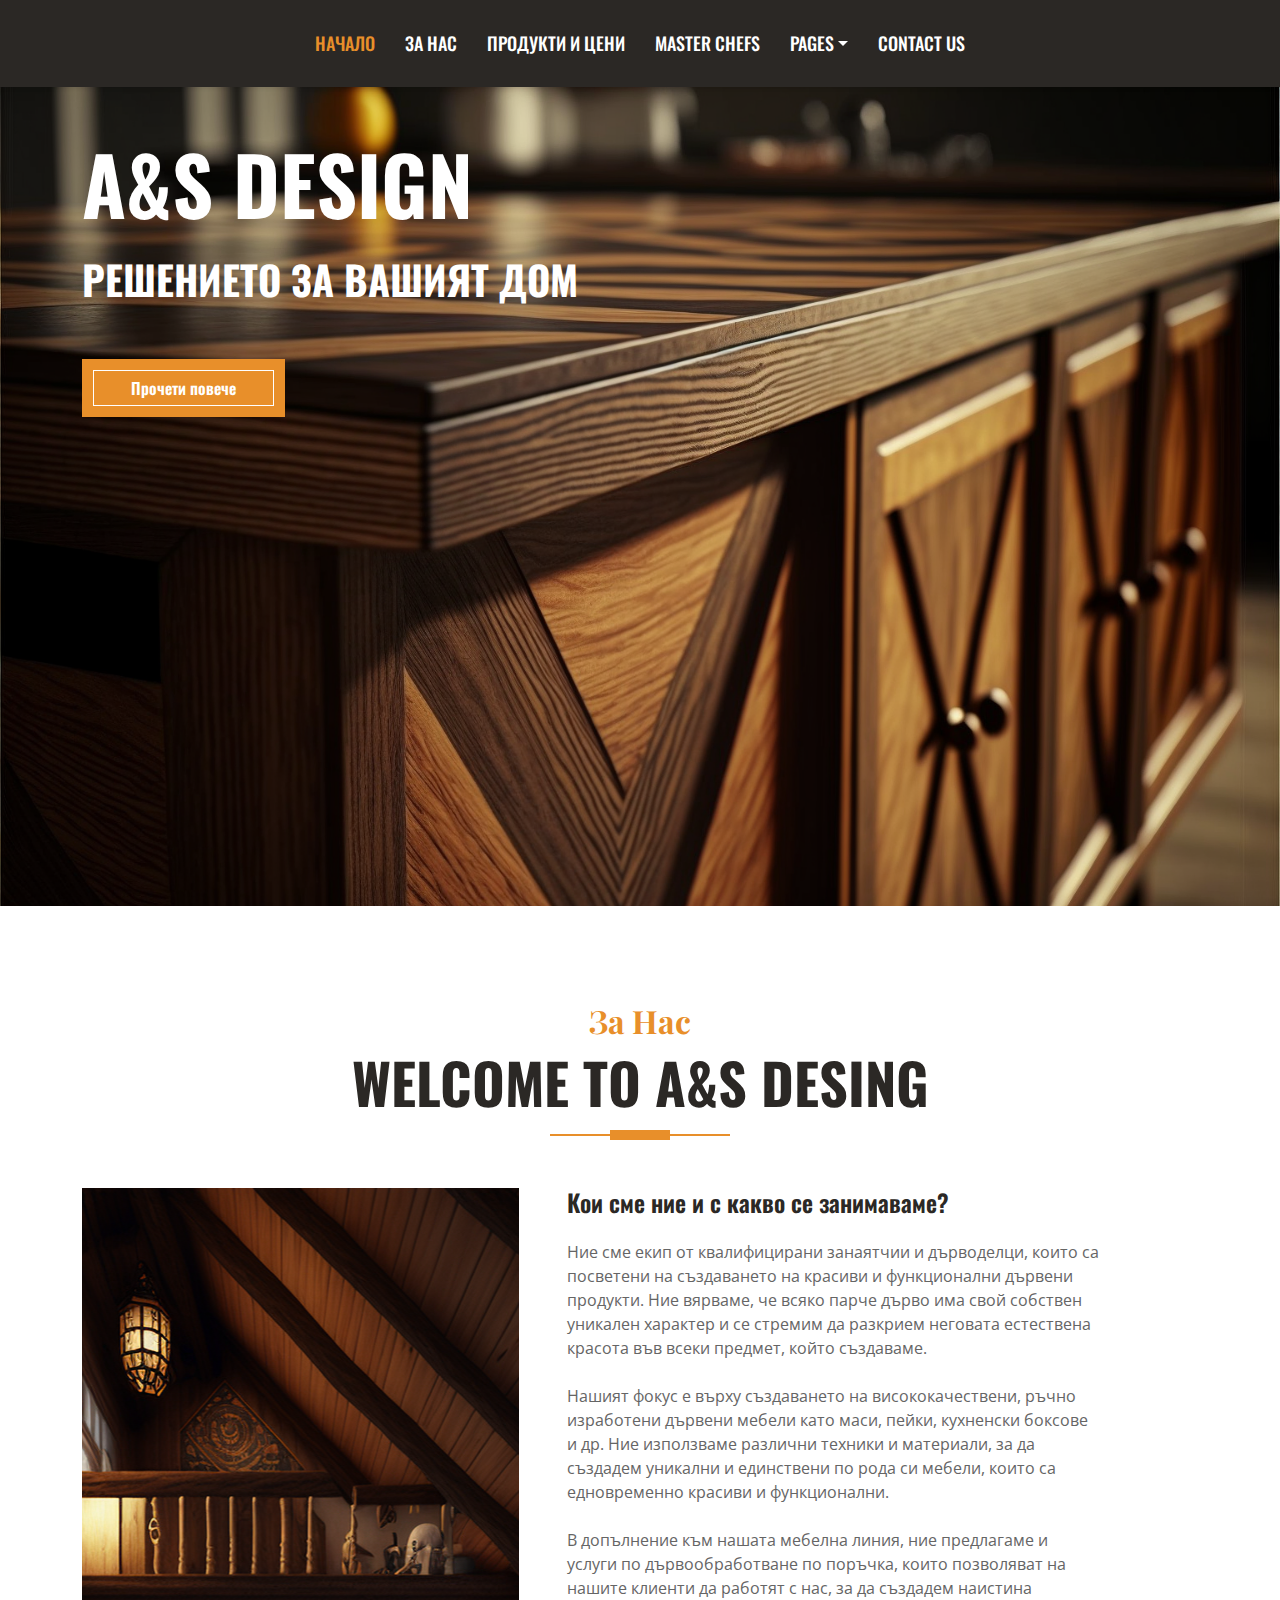
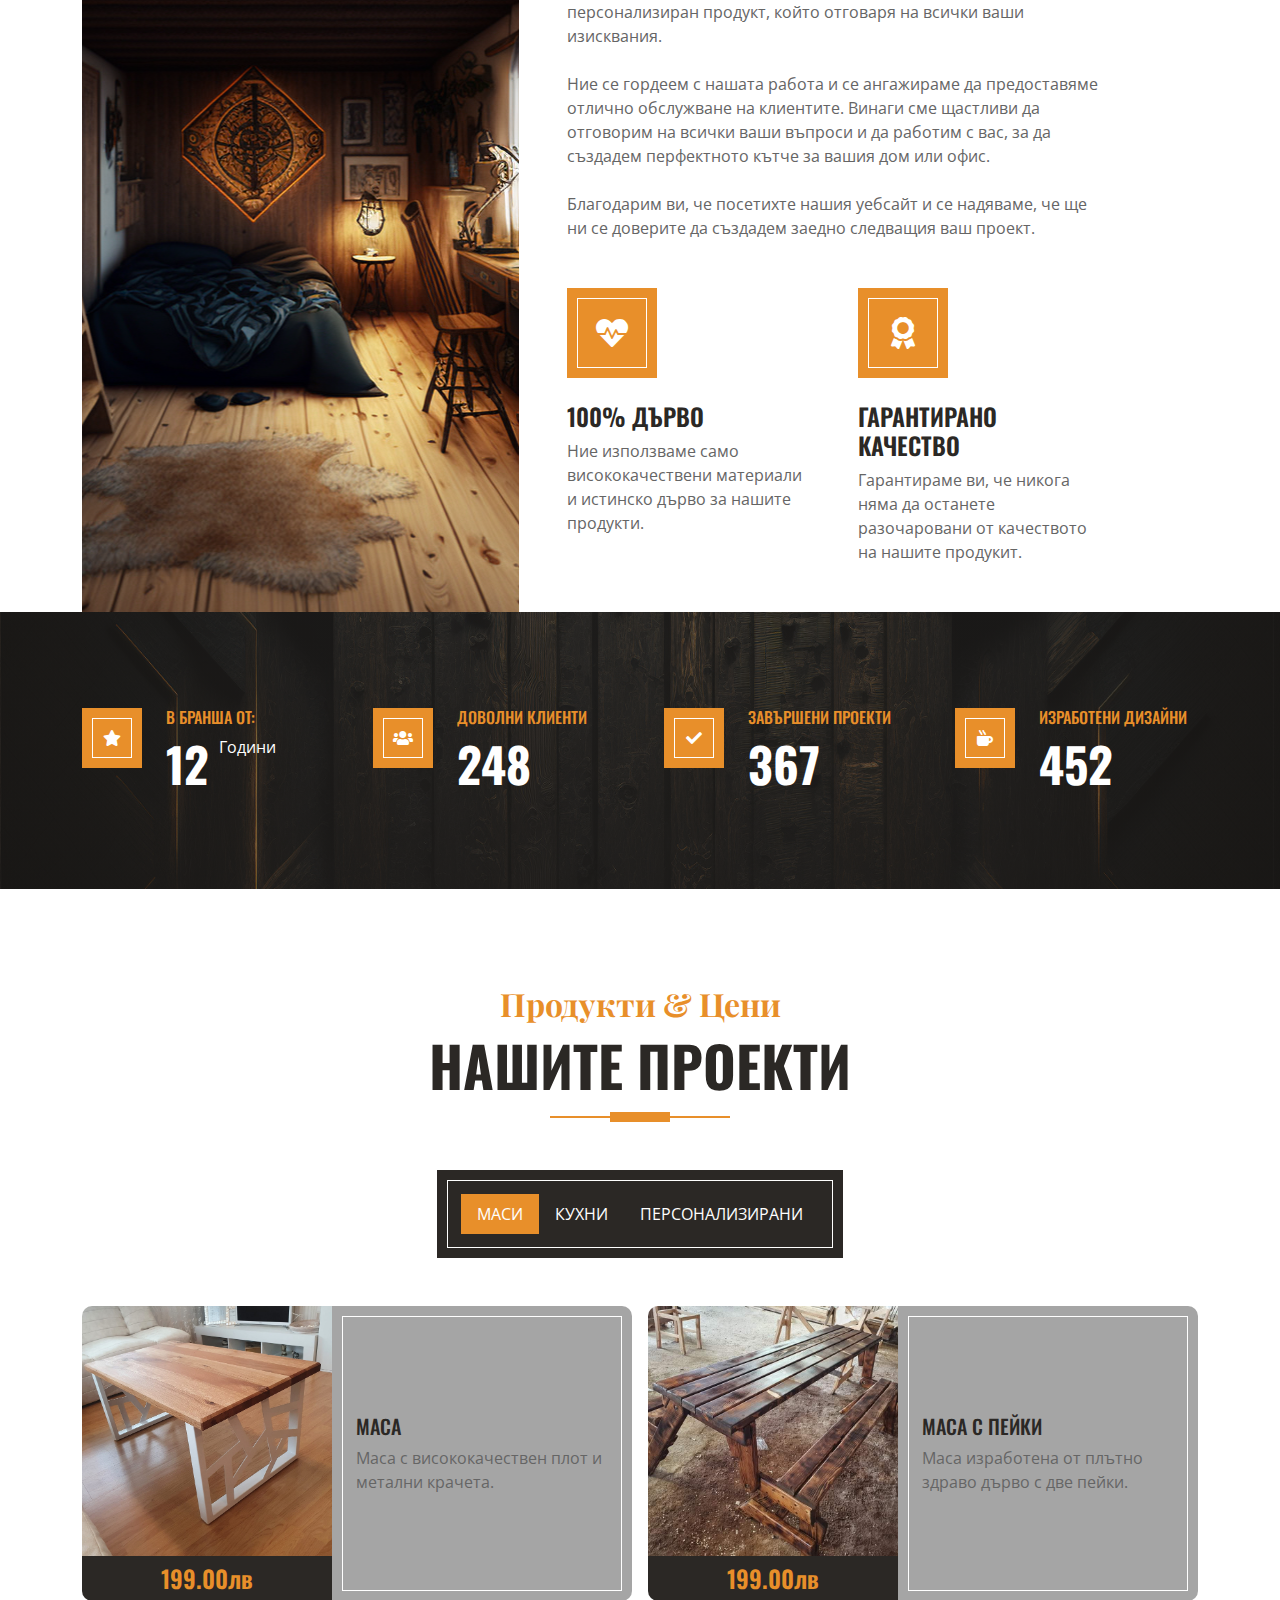
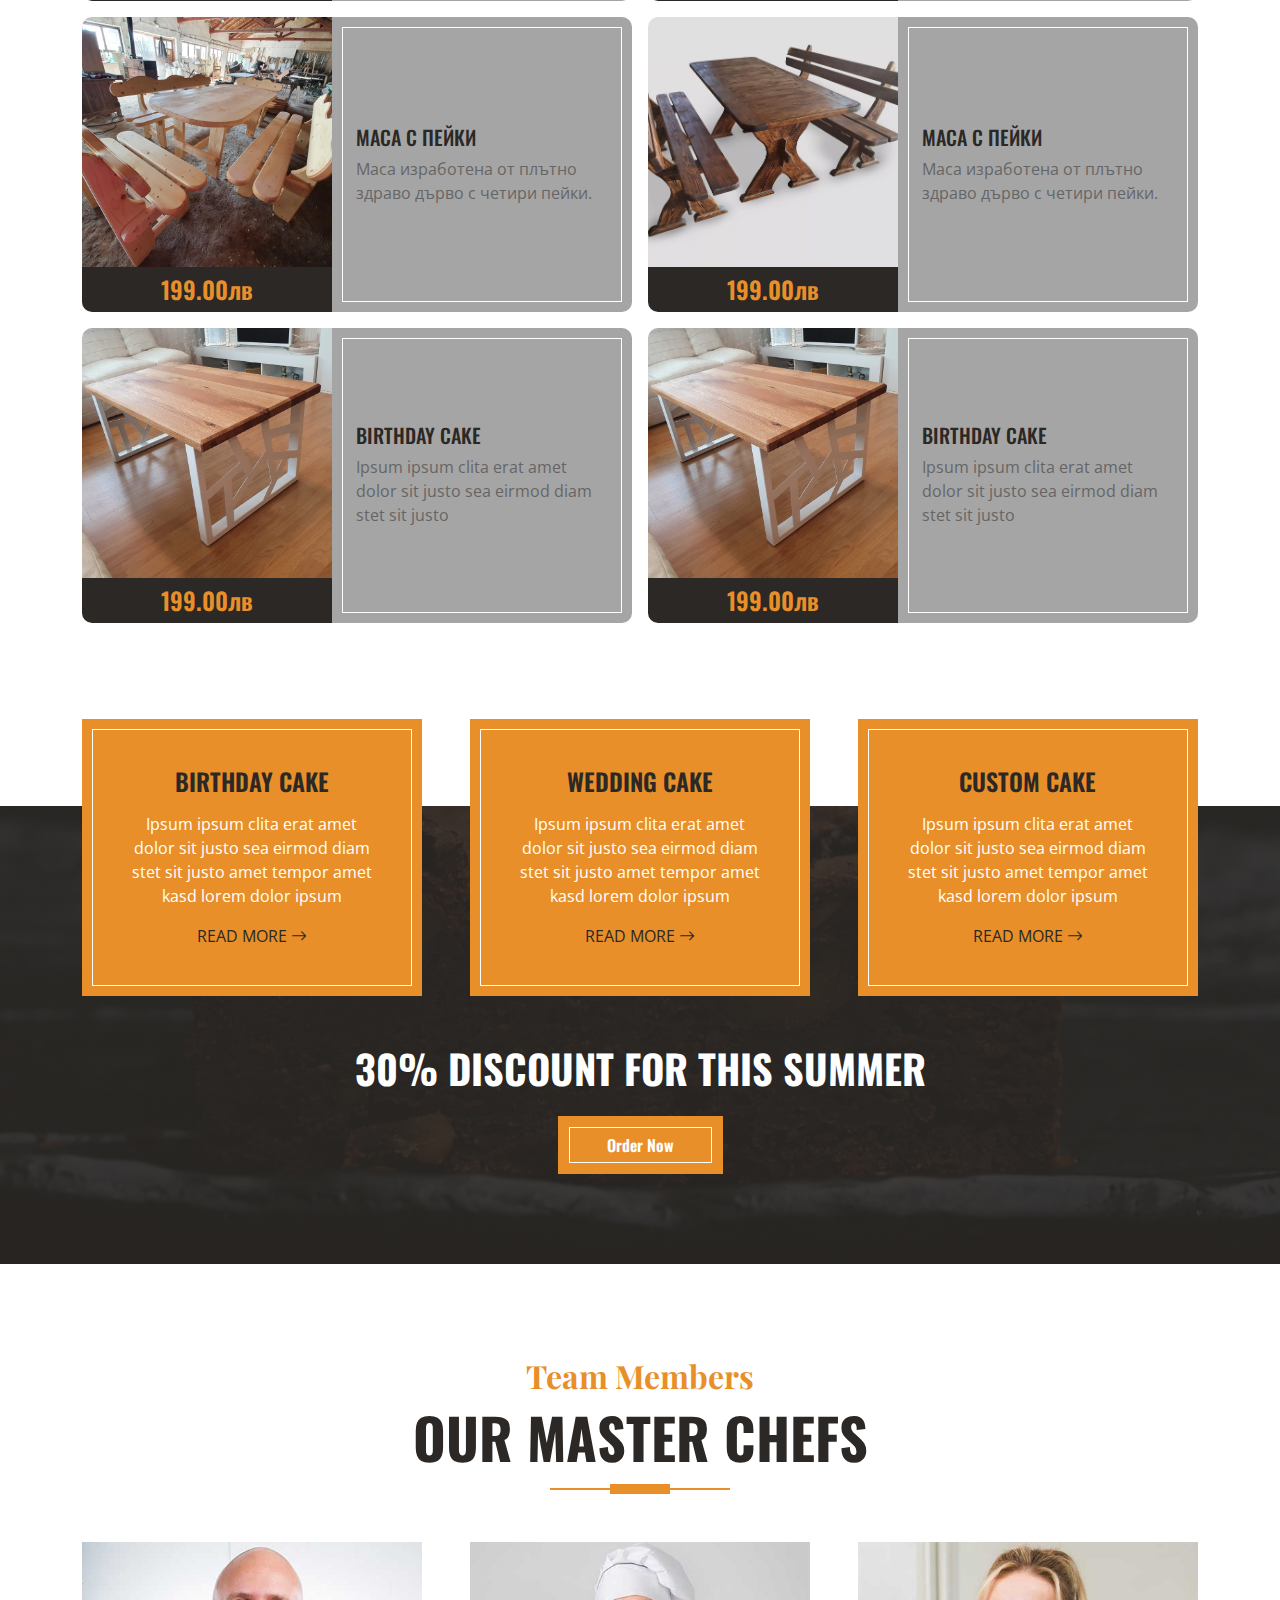
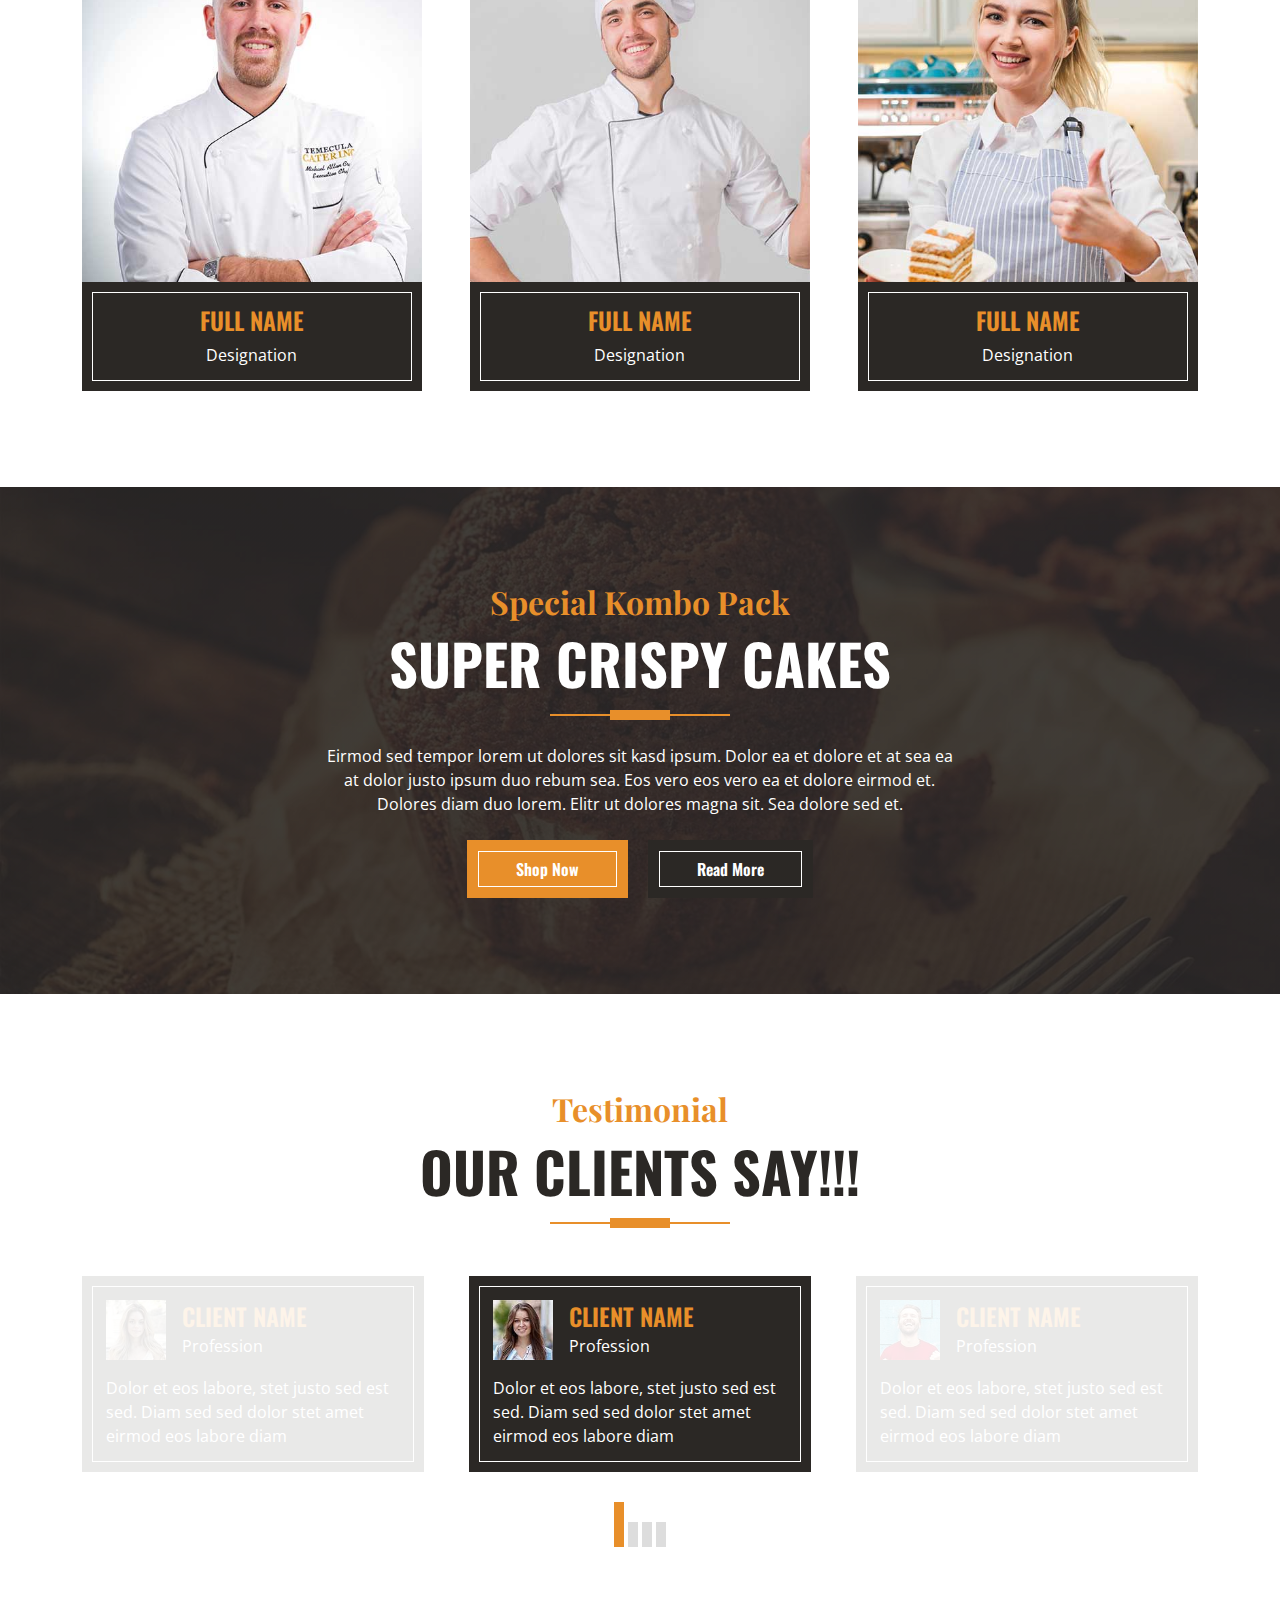
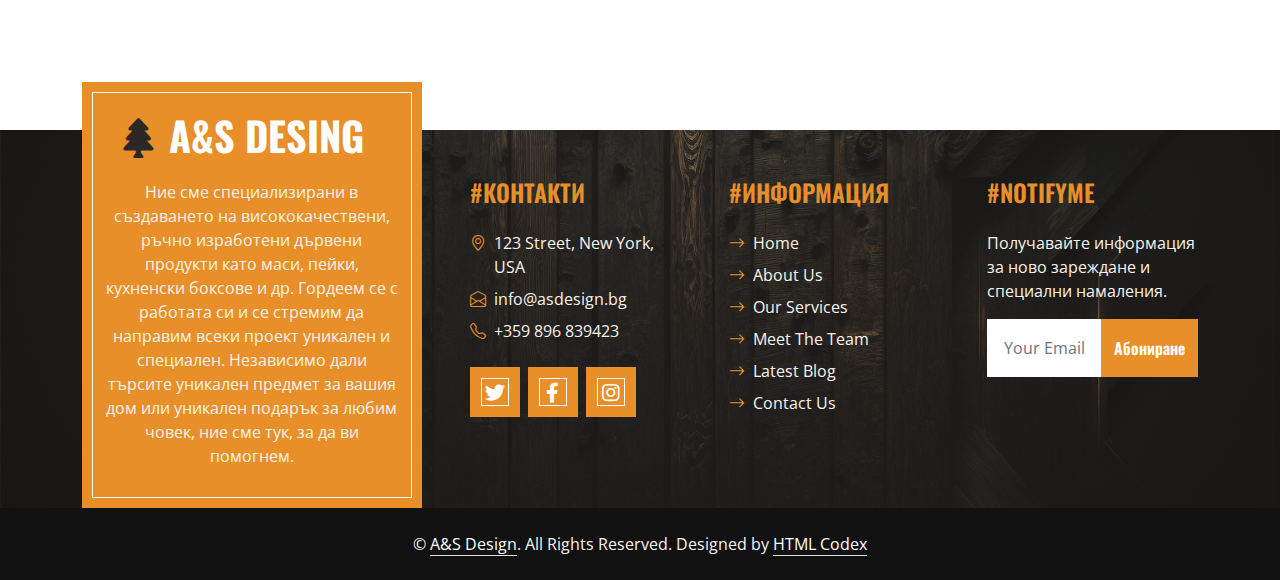
==== index.html @ afbc6253 "Push Site" ====
<!DOCTYPE html>
<html lang="en">

<head>
    <meta charset="utf-8">
    <title>A&S Design</title>
    <meta content="width=device-width, initial-scale=1.0" name="viewport">
    <meta content="Free HTML Templates" name="keywords">
    <meta content="Free HTML Templates" name="description">

    <!-- Favicon -->
    <link href="img/favicon.ico" rel="icon">

    <!-- Google Web Fonts -->
    <link rel="preconnect" href="https://fonts.googleapis.com">
    <link rel="preconnect" href="https://fonts.gstatic.com" crossorigin>
    <link href="https://fonts.googleapis.com/css2?family=Open+Sans:wght@400;600&family=Oswald:wght@500;600;700&family=Pacifico&display=swap" rel="stylesheet"> 
    <link rel="preconnect" href="https://fonts.googleapis.com">
    <link rel="preconnect" href="https://fonts.gstatic.com" crossorigin>
    <link href="https://fonts.googleapis.com/css2?family=Playfair+Display:ital,wght@1,500&display=swap" rel="stylesheet">

    <!-- Icon Font Stylesheet -->
    <link href="https://cdnjs.cloudflare.com/ajax/libs/font-awesome/5.10.0/css/all.min.css" rel="stylesheet">
    <link href="https://cdn.jsdelivr.net/npm/bootstrap-icons@1.4.1/font/bootstrap-icons.css" rel="stylesheet">

    <!-- Libraries Stylesheet -->
    <link href="lib/owlcarousel/assets/owl.carousel.min.css" rel="stylesheet">

    <!-- Customized Bootstrap Stylesheet -->
    <link href="css/bootstrap.min.css" rel="stylesheet">

    <!-- Template Stylesheet -->
    <link href="css/style.css" rel="stylesheet">
</head>

<body>
    <!-- Topbar Start -->
    <!-- <div class="container-fluid px-0 d-none d-lg-block">
        <div class="row gx-0">
            <div class="col-lg-4 text-center bg-secondary py-3">
                <div class="d-inline-flex align-items-center justify-content-center">
                    <i class="bi bi-envelope fs-1 text-primary me-3"></i>
                    <div class="text-start">
                        <h6 class="text-uppercase mb-1">Email Us</h6>
                        <span>info@example.com</span>
                    </div>
                </div>
            </div>
            <div class="col-lg-4 text-center bg-primary border-inner py-3">
                <div class="d-inline-flex align-items-center justify-content-center">
                    <a href="index.html" class="navbar-brand">
                        <h1 class="m-0 text-uppercase text-white"><i class="fa fa-birthday-cake fs-1 text-dark me-3"></i>CakeZone</h1>
                    </a>
                </div>
            </div>
            <div class="col-lg-4 text-center bg-secondary py-3">
                <div class="d-inline-flex align-items-center justify-content-center">
                    <i class="bi bi-phone-vibrate fs-1 text-primary me-3"></i>
                    <div class="text-start">
                        <h6 class="text-uppercase mb-1">Call Us</h6>
                        <span>+012 345 6789</span>
                    </div>
                </div>
            </div>
        </div>
    </div> -->
    <!-- Topbar End -->


    <!-- Navbar Start -->
    <nav class="navbar navbar-expand-lg bg-dark navbar-dark shadow-sm py-3 py-lg-0 px-3 px-lg-0">
        <a href="index.html" class="navbar-brand d-block d-lg-none">
            <h1 class="m-0 text-uppercase text-white"><i class="fa fa-tree fs-1 text-primary me-3"></i>A&S Desing</h1>
        </a>
        <button class="navbar-toggler" type="button" data-bs-toggle="collapse" data-bs-target="#navbarCollapse">
            <span class="navbar-toggler-icon"></span>
        </button>
        <div class="collapse navbar-collapse" id="navbarCollapse">
            <div class="navbar-nav ms-auto mx-lg-auto py-0">
                <a href="index.html" class="nav-item nav-link active">НАЧАЛО</a>
                <a href="about.html" class="nav-item nav-link">ЗА НАС</a>
                <a href="menu.html" class="nav-item nav-link">ПРОДУКТИ И ЦЕНИ</a>
                <a href="team.html" class="nav-item nav-link">Master Chefs</a>
                <div class="nav-item dropdown">
                    <a href="#" class="nav-link dropdown-toggle" data-bs-toggle="dropdown">Pages</a>
                    <div class="dropdown-menu m-0">
                        <a href="service.html" class="dropdown-item">Our Service</a>
                        <a href="testimonial.html" class="dropdown-item">Testimonial</a>
                    </div>
                </div>
                <a href="contact.html" class="nav-item nav-link">Contact Us</a>
            </div>
        </div>
    </nav>
    <!-- Navbar End -->


    <!-- Hero Start -->
    <div class="container-fluid bg-primary mb-5 hero-header">
        <div class="container py-5">
            <div class="row justify-content-start">
                <div class="col-lg-8 text-center text-lg-start">
                    <!-- <h1 class="font-secondary text-primary mb-4">A&S Design</h1> -->
                    <h1 class="display-1 text-uppercase text-white mb-4">A&S Design</h1>
                    <h1 class="text-uppercase text-white">Решението за вашият дом</h1>
                    <div class="d-flex align-items-center justify-content-center justify-content-lg-start pt-5">
                        <a href="" class="btn btn-primary border-inner py-3 px-5 me-5">Прочети повече</a>
                        <!-- <button type="button" class="btn-play" data-bs-toggle="modal"
                            data-src="https://www.youtube.com/embed/DWRcNpR6Kdc" data-bs-target="#videoModal">
                            <span></span>
                        </button>
                        <h5 class="font-weight-normal text-white m-0 ms-4 d-none d-sm-block">Play Video</h5> -->
                    </div>
                </div>
            </div>
        </div>
    </div>
    <!-- Hero End -->


    <!-- Video Modal Start -->
    <div class="modal fade" id="videoModal" tabindex="-1" aria-labelledby="exampleModalLabel" aria-hidden="true">
        <div class="modal-dialog">
            <div class="modal-content rounded-0">
                <div class="modal-header">
                    <h5 class="modal-title" id="exampleModalLabel">Youtube Video</h5>
                    <button type="button" class="btn-close" data-bs-dismiss="modal" aria-label="Close"></button>
                </div>
                <div class="modal-body">
                    <!-- 16:9 aspect ratio -->
                    <div class="ratio ratio-16x9">
                        <iframe class="embed-responsive-item" src="" id="video" allowfullscreen allowscriptaccess="always"
                            allow="autoplay"></iframe>
                    </div>
                </div>
            </div>
        </div>
    </div>
    <!-- Video Modal End -->


    <!-- About Start -->
    <div class="container-fluid pt-5">
        <div class="container">
            <div class="section-title position-relative text-center mx-auto mb-5 pb-3" style="max-width: 600px;">
                <h2 class="text-primary font-secondary">За Нас</h2>
                <h1 class="display-4 text-uppercase">Welcome To A&S Desing</h1>
            </div>
            <div class="row gx-5">
                <div class="col-lg-5 mb-5 mb-lg-0" style="min-height: 400px;">
                    <div class="position-relative h-100">
                        <img class="position-absolute w-100 h-100" src="img/cozy_room.png" style="object-fit: cover;">
                    </div>
                </div>
                <div class="col-lg-6 pb-5">
                    <h4 class="mb-4">Кои сме ние и с какво се занимаваме?</h4>
                    <p class="mb-5">Ние сме екип от квалифицирани занаятчии и дърводелци, които са посветени на създаването на красиви и функционални дървени продукти. Ние вярваме, че всяко парче дърво има свой собствен уникален характер и се стремим да разкрием неговата естествена красота във всеки предмет, който създаваме.
                        <br>
                        <br>
                        Нашият фокус е върху създаването на висококачествени, ръчно изработени дървени мебели като маси, пейки, кухненски боксове и др. Ние използваме различни техники и материали, за да създадем уникални и единствени по рода си мебели, които са едновременно красиви и функционални.
                        <br>
                        <br>
                        В допълнение към нашата мебелна линия, ние предлагаме и услуги по дървообработване по поръчка, които позволяват на нашите клиенти да работят с нас, за да създадем наистина персонализиран продукт, който отговаря на всички ваши изисквания.
                        <br>
                        <br>
                        Ние се гордеем с нашата работа и се ангажираме да предоставяме отлично обслужване на клиентите. Винаги сме щастливи да отговорим на всички ваши въпроси и да работим с вас, за да създадем перфектното кътче за вашия дом или офис.
                        <br>
                        <br>
                        Благодарим ви, че посетихте нашия уебсайт и се надяваме, че ще ни се доверите да създадем заедно следващия ваш проект.</p>
                    <div class="row g-5">
                        <div class="col-sm-6">
                            <div class="d-flex align-items-center justify-content-center bg-primary border-inner mb-4" style="width: 90px; height: 90px;">
                                <i class="fa fa-heartbeat fa-2x text-white"></i>
                            </div>
                            <h4 class="text-uppercase">100% Дърво</h4>
                            <p class="mb-0">Ние използваме само висококачествени материали и истинско дърво за нашите продукти.</p>
                        </div>
                        <div class="col-sm-6">
                            <div class="d-flex align-items-center justify-content-center bg-primary border-inner mb-4" style="width: 90px; height: 90px;">
                                <i class="fa fa-award fa-2x text-white"></i>
                            </div>
                            <h4 class="text-uppercase">Гарантирано качество</h4>
                            <p class="mb-0">Гарантираме ви, че никога няма да останете разочаровани от качеството на нашите продукит.</p>
                        </div>
                    </div>
                </div>
            </div>
        </div>
    </div>
    <!-- About End -->


    <!-- Facts Start -->
    <div class="container-fluid bg-img py-5 mb-5">
        <div class="container py-5">
            <div class="row gx-5 gy-4">
                <div class="col-lg-3 col-md-6">
                    <div class="d-flex">
                        <div class="bg-primary border-inner d-flex align-items-center justify-content-center mb-3" style="width: 60px; height: 60px;">
                            <i class="fa fa-star text-white"></i>
                        </div>
                        <div class="ps-4">
                            <h6 class="text-primary text-uppercase">В бранша от:</h6>
                            <div class="d-flex">
                                <h1 class="display-5 text-white mb-0" data-toggle="counter-up">12</h1>
                                <p class="text-white" style="margin-left: 10px;">Години</p>
                            </div>
                        </div>
                    </div>
                </div>
                <div class="col-lg-3 col-md-6">
                    <div class="d-flex">
                        <div class="bg-primary border-inner d-flex align-items-center justify-content-center mb-3" style="width: 60px; height: 60px;">
                            <i class="fa fa-users text-white"></i>
                        </div>
                        <div class="ps-4">
                            <h6 class="text-primary text-uppercase">Доволни клиенти</h6>
                            <h1 class="display-5 text-white mb-0" data-toggle="counter-up">248</h1>
                        </div>
                    </div>
                </div>
                <div class="col-lg-3 col-md-6">
                    <div class="d-flex">
                        <div class="bg-primary border-inner d-flex align-items-center justify-content-center mb-3" style="width: 60px; height: 60px;">
                            <i class="fa fa-check text-white"></i>
                        </div>
                        <div class="ps-4">
                            <h6 class="text-primary text-uppercase">Завършени проекти</h6>
                            <h1 class="display-5 text-white mb-0" data-toggle="counter-up">367</h1>
                        </div>
                    </div>
                </div>
                <div class="col-lg-3 col-md-6">
                    <div class="d-flex">
                        <div class="bg-primary border-inner d-flex align-items-center justify-content-center mb-3" style="width: 60px; height: 60px;">
                            <i class="fa fa-mug-hot text-white"></i>
                        </div>
                        <div class="ps-4">
                            <h6 class="text-primary text-uppercase">Изработени дизайни</h6>
                            <h1 class="display-5 text-white mb-0" data-toggle="counter-up">452</h1>
                        </div>
                    </div>
                </div>
            </div>
        </div>
    </div>
    <!-- Facts End -->


    <!-- Products Start -->
    <div class="container-fluid about py-5">
        <div class="container">
            <div class="section-title position-relative text-center mx-auto mb-5 pb-3" style="max-width: 600px;">
                <h2 class="text-primary font-secondary">Продукти & Цени</h2>
                <h1 class="display-4 text-uppercase">Нашите Проекти</h1>
            </div>
            <div class="tab-class text-center">
                <ul class="nav nav-pills d-inline-flex justify-content-center bg-dark text-uppercase border-inner p-4 mb-5">
                    <li class="nav-item">
                        <a class="nav-link text-white active" data-bs-toggle="pill" href="#tab-1">Маси</a>
                    </li>
                    <li class="nav-item">
                        <a class="nav-link text-white" data-bs-toggle="pill" href="#tab-2">Кухни</a>
                    </li>
                    <li class="nav-item">
                        <a class="nav-link text-white" data-bs-toggle="pill" href="#tab-3">Персонализирани</a>
                    </li>
                </ul>
                <div class="tab-content">
                    <div id="tab-1" class="tab-pane fade show p-0 active">
                        <div class="row g-3">
                            <div class="col-lg-6">
                                <div class="d-flex h-100">
                                    <div class="flex-shrink-0">
                                        <img class="img-fluid img-border-image" src="img/table-1.jpg" alt="" style="width: 150px; height: 85px;">
                                        <h4 class="bg-dark text-primary p-2 m-0 img-border-price">199.00лв</h4>
                                    </div>
                                    <div class="d-flex flex-column justify-content-center text-start bg-secondary border-inner px-4 img-border-text">
                                        <h5 class="text-uppercase">Маса</h5>
                                        <span>Маса с висококачествен плот и метални крачета.</span>
                                    </div>
                                </div>
                            </div>
                            <div class="col-lg-6">
                                <div class="d-flex h-100">
                                    <div class="flex-shrink-0">
                                        <img class="img-fluid img-border-image" src="img/table-2.jpg" alt="" style="width: 150px; height: 85px;">
                                        <h4 class="bg-dark text-primary p-2 m-0 img-border-price">199.00лв</h4>
                                    </div>
                                    <div class="d-flex flex-column justify-content-center text-start bg-secondary border-inner px-4 img-border-text">
                                        <h5 class="text-uppercase">Маса с пейки</h5>
                                        <span>Маса изработена от плътно здраво дърво с две пейки.</span>
                                    </div>
                                </div>
                            </div>
                            <div class="col-lg-6">
                                <div class="d-flex h-100">
                                    <div class="flex-shrink-0">
                                        <img class="img-fluid img-border-image" src="img/table-3.jpg" alt="" style="width: 150px; height: 85px;">
                                        <h4 class="bg-dark text-primary p-2 m-0 img-border-price">199.00лв</h4>
                                    </div>
                                    <div class="d-flex flex-column justify-content-center text-start bg-secondary border-inner px-4 img-border-text">
                                        <h5 class="text-uppercase">Маса с пейки</h5>
                                        <span>Маса изработена от плътно здраво дърво с четири пейки.</span>
                                    </div>
                                </div>
                            </div>
                            <div class="col-lg-6">
                                <div class="d-flex h-100">
                                    <div class="flex-shrink-0">
                                        <img class="img-fluid img-border-image" src="img/table-4.jpg" alt="" style="width: 150px; height: 85px;">
                                        <h4 class="bg-dark text-primary p-2 m-0 img-border-price">199.00лв</h4>
                                    </div>
                                    <div class="d-flex flex-column justify-content-center text-start bg-secondary border-inner px-4 img-border-text">
                                        <h5 class="text-uppercase">Маса с пейки</h5>
                                        <span>Маса изработена от плътно здраво дърво с четири пейки.</span>
                                    </div>
                                </div>
                            </div>
                            <div class="col-lg-6">
                                <div class="d-flex h-100">
                                    <div class="flex-shrink-0">
                                        <img class="img-fluid img-border-image" src="img/table-1.jpg" alt="" style="width: 150px; height: 85px;">
                                        <h4 class="bg-dark text-primary p-2 m-0 img-border-price">199.00лв</h4>
                                    </div>
                                    <div class="d-flex flex-column justify-content-center text-start bg-secondary border-inner px-4 img-border-text">
                                        <h5 class="text-uppercase">Birthday Cake</h5>
                                        <span>Ipsum ipsum clita erat amet dolor sit justo sea eirmod diam stet sit justo</span>
                                    </div>
                                </div>
                            </div>
                            <div class="col-lg-6">
                                <div class="d-flex h-100">
                                    <div class="flex-shrink-0">
                                        <img class="img-fluid img-border-image" src="img/table-1.jpg" alt="" style="width: 150px; height: 85px;">
                                        <h4 class="bg-dark text-primary p-2 m-0 img-border-price">199.00лв</h4>
                                    </div>
                                    <div class="d-flex flex-column justify-content-center text-start bg-secondary border-inner px-4 img-border-text">
                                        <h5 class="text-uppercase">Birthday Cake</h5>
                                        <span>Ipsum ipsum clita erat amet dolor sit justo sea eirmod diam stet sit justo</span>
                                    </div>
                                </div>
                            </div>
                        </div>
                    </div>
                    <div id="tab-2" class="tab-pane fade show p-0">
                        <div class="row g-3">
                            <div class="col-lg-6">
                                <div class="d-flex h-100">
                                    <div class="flex-shrink-0">
                                        <img class="img-fluid img-border-image" src="img/cake-2.jpg" alt="" style="width: 150px; height: 85px;">
                                        <h4 class="bg-dark text-primary p-2 m-0 img-border-price">199.00лв</h4>
                                    </div>
                                    <div class="d-flex flex-column justify-content-center text-start bg-secondary border-inner px-4 img-border-text">
                                        <h5 class="text-uppercase">Wedding Cake</h5>
                                        <span>Ipsum ipsum clita erat amet dolor sit justo sea eirmod diam stet sit justo</span>
                                    </div>
                                </div>
                            </div>
                            <div class="col-lg-6">
                                <div class="d-flex h-100">
                                    <div class="flex-shrink-0">
                                        <img class="img-fluid img-border-image" src="img/cake-2.jpg" alt="" style="width: 150px; height: 85px;">
                                        <h4 class="bg-dark text-primary p-2 m-0 img-border-price">199.00лв</h4>
                                    </div>
                                    <div class="d-flex flex-column justify-content-center text-start bg-secondary border-inner px-4 img-border-text">
                                        <h5 class="text-uppercase">Wedding Cake</h5>
                                        <span>Ipsum ipsum clita erat amet dolor sit justo sea eirmod diam stet sit justo</span>
                                    </div>
                                </div>
                            </div>
                            <div class="col-lg-6">
                                <div class="d-flex h-100">
                                    <div class="flex-shrink-0">
                                        <img class="img-fluid img-border-image" src="img/cake-2.jpg" alt="" style="width: 150px; height: 85px;">
                                        <h4 class="bg-dark text-primary p-2 m-0 img-border-price">199.00лв</h4>
                                    </div>
                                    <div class="d-flex flex-column justify-content-center text-start bg-secondary border-inner px-4 img-border-text">
                                        <h5 class="text-uppercase">Wedding Cake</h5>
                                        <span>Ipsum ipsum clita erat amet dolor sit justo sea eirmod diam stet sit justo</span>
                                    </div>
                                </div>
                            </div>
                            <div class="col-lg-6">
                                <div class="d-flex h-100">
                                    <div class="flex-shrink-0">
                                        <img class="img-fluid img-border-image" src="img/cake-2.jpg" alt="" style="width: 150px; height: 85px;">
                                        <h4 class="bg-dark text-primary p-2 m-0 img-border-price">199.00лв</h4>
                                    </div>
                                    <div class="d-flex flex-column justify-content-center text-start bg-secondary border-inner px-4 img-border-text">
                                        <h5 class="text-uppercase">Wedding Cake</h5>
                                        <span>Ipsum ipsum clita erat amet dolor sit justo sea eirmod diam stet sit justo</span>
                                    </div>
                                </div>
                            </div>
                            <div class="col-lg-6">
                                <div class="d-flex h-100">
                                    <div class="flex-shrink-0">
                                        <img class="img-fluid img-border-image" src="img/cake-2.jpg" alt="" style="width: 150px; height: 85px;">
                                        <h4 class="bg-dark text-primary p-2 m-0 img-border-price">199.00лв</h4>
                                    </div>
                                    <div class="d-flex flex-column justify-content-center text-start bg-secondary border-inner px-4 img-border-text">
                                        <h5 class="text-uppercase">Wedding Cake</h5>
                                        <span>Ipsum ipsum clita erat amet dolor sit justo sea eirmod diam stet sit justo</span>
                                    </div>
                                </div>
                            </div>
                            <div class="col-lg-6">
                                <div class="d-flex h-100">
                                    <div class="flex-shrink-0">
                                        <img class="img-fluid img-border-image" src="img/cake-2.jpg" alt="" style="width: 150px; height: 85px;">
                                        <h4 class="bg-dark text-primary p-2 m-0 img-border-price">199.00лв</h4>
                                    </div>
                                    <div class="d-flex flex-column justify-content-center text-start bg-secondary border-inner px-4 img-border-text">
                                        <h5 class="text-uppercase">Wedding Cake</h5>
                                        <span>Ipsum ipsum clita erat amet dolor sit justo sea eirmod diam stet sit justo</span>
                                    </div>
                                </div>
                            </div>
                        </div>
                    </div>
                    <div id="tab-3" class="tab-pane fade show p-0">
                        <div class="row g-3">
                            <div class="col-lg-6">
                                <div class="d-flex h-100">
                                    <div class="flex-shrink-0">
                                        <img class="img-fluid img-border-image" src="img/cake-3.jpg" alt="" style="width: 150px; height: 85px;">
                                        <h4 class="bg-dark text-primary p-2 m-0 img-border-price">199.00лв</h4>
                                    </div>
                                    <div class="d-flex flex-column justify-content-center text-start bg-secondary border-inner px-4 img-border-text">
                                        <h5 class="text-uppercase">Custom Cake</h5>
                                        <span>Ipsum ipsum clita erat amet dolor sit justo sea eirmod diam stet sit justo</span>
                                    </div>
                                </div>
                            </div>
                            <div class="col-lg-6">
                                <div class="d-flex h-100">
                                    <div class="flex-shrink-0">
                                        <img class="img-fluid img-border-image" src="img/cake-3.jpg" alt="" style="width: 150px; height: 85px;">
                                        <h4 class="bg-dark text-primary p-2 m-0 img-border-price">199.00лв</h4>
                                    </div>
                                    <div class="d-flex flex-column justify-content-center text-start bg-secondary border-inner px-4 img-border-text">
                                        <h5 class="text-uppercase">Custom Cake</h5>
                                        <span>Ipsum ipsum clita erat amet dolor sit justo sea eirmod diam stet sit justo</span>
                                    </div>
                                </div>
                            </div>
                            <div class="col-lg-6">
                                <div class="d-flex h-100">
                                    <div class="flex-shrink-0">
                                        <img class="img-fluid img-border-image" src="img/cake-3.jpg" alt="" style="width: 150px; height: 85px;">
                                        <h4 class="bg-dark text-primary p-2 m-0 img-border-price">199.00лв</h4>
                                    </div>
                                    <div class="d-flex flex-column justify-content-center text-start bg-secondary border-inner px-4 img-border-text">
                                        <h5 class="text-uppercase">Custom Cake</h5>
                                        <span>Ipsum ipsum clita erat amet dolor sit justo sea eirmod diam stet sit justo</span>
                                    </div>
                                </div>
                            </div>
                            <div class="col-lg-6">
                                <div class="d-flex h-100">
                                    <div class="flex-shrink-0">
                                        <img class="img-fluid img-border-image" src="img/cake-3.jpg" alt="" style="width: 150px; height: 85px;">
                                        <h4 class="bg-dark text-primary p-2 m-0 img-border-price">199.00лв</h4>
                                    </div>
                                    <div class="d-flex flex-column justify-content-center text-start bg-secondary border-inner px-4 img-border-text">
                                        <h5 class="text-uppercase">Custom Cake</h5>
                                        <span>Ipsum ipsum clita erat amet dolor sit justo sea eirmod diam stet sit justo</span>
                                    </div>
                                </div>
                            </div>
                            <div class="col-lg-6">
                                <div class="d-flex h-100">
                                    <div class="flex-shrink-0">
                                        <img class="img-fluid img-border-image" src="img/cake-3.jpg" alt="" style="width: 150px; height: 85px;">
                                        <h4 class="bg-dark text-primary p-2 m-0 img-border-price">199.00лв</h4>
                                    </div>
                                    <div class="d-flex flex-column justify-content-center text-start bg-secondary border-inner px-4 img-border-text">
                                        <h5 class="text-uppercase">Custom Cake</h5>
                                        <span>Ipsum ipsum clita erat amet dolor sit justo sea eirmod diam stet sit justo</span>
                                    </div>
                                </div>
                            </div>
                            <div class="col-lg-6">
                                <div class="d-flex h-100">
                                    <div class="flex-shrink-0">
                                        <img class="img-fluid img-border-image" src="img/cake-3.jpg" alt="" style="width: 150px; height: 85px;">
                                        <h4 class="bg-dark text-primary p-2 m-0 img-border-price">199.00лв</h4>
                                    </div>
                                    <div class="d-flex flex-column justify-content-center text-start bg-secondary border-inner px-4 img-border-text">
                                        <h5 class="text-uppercase">Custom Cake</h5>
                                        <span>Ipsum ipsum clita erat amet dolor sit justo sea eirmod diam stet sit justo</span>
                                    </div>
                                </div>
                            </div>
                        </div>
                    </div>
                </div>
            </div>
        </div>
    </div>
    <!-- Products End -->


    <!-- Service Start -->
    <div class="container-fluid service position-relative px-5 mt-5" style="margin-bottom: 135px;">
        <div class="container">
            <div class="row g-5">
                <div class="col-lg-4 col-md-6">
                    <div class="bg-primary border-inner text-center text-white p-5">
                        <h4 class="text-uppercase mb-3">Birthday Cake</h4>
                        <p>Ipsum ipsum clita erat amet dolor sit justo sea eirmod diam stet sit justo amet tempor amet kasd lorem dolor ipsum</p>
                        <a class="text-uppercase text-dark" href="">Read More <i class="bi bi-arrow-right"></i></a>
                    </div>
                </div>
                <div class="col-lg-4 col-md-6">
                    <div class="bg-primary border-inner text-center text-white p-5">
                        <h4 class="text-uppercase mb-3">Wedding Cake</h4>
                        <p>Ipsum ipsum clita erat amet dolor sit justo sea eirmod diam stet sit justo amet tempor amet kasd lorem dolor ipsum</p>
                        <a class="text-uppercase text-dark" href="">Read More <i class="bi bi-arrow-right"></i></a>
                    </div>
                </div>
                <div class="col-lg-4 col-md-6">
                    <div class="bg-primary border-inner text-center text-white p-5">
                        <h4 class="text-uppercase mb-3">Custom Cake</h4>
                        <p>Ipsum ipsum clita erat amet dolor sit justo sea eirmod diam stet sit justo amet tempor amet kasd lorem dolor ipsum</p>
                        <a class="text-uppercase text-dark" href="">Read More <i class="bi bi-arrow-right"></i></a>
                    </div>
                </div>
                <div class="col-lg-12 col-md-6 text-center">
                    <h1 class="text-uppercase text-light mb-4">30% Discount For This Summer</h1>
                    <a href="" class="btn btn-primary border-inner py-3 px-5">Order Now</a>
                </div>
            </div>
        </div>
    </div>
    <!-- Service Start -->


    <!-- Team Start -->
    <div class="container-fluid py-5">
        <div class="container">
            <div class="section-title position-relative text-center mx-auto mb-5 pb-3" style="max-width: 600px;">
                <h2 class="text-primary font-secondary">Team Members</h2>
                <h1 class="display-4 text-uppercase">Our Master Chefs</h1>
            </div>
            <div class="row g-5">
                <div class="col-lg-4 col-md-6">
                    <div class="team-item">
                        <div class="position-relative overflow-hidden">
                            <img class="img-fluid w-100" src="img/team-1.jpg" alt="">
                            <div class="team-overlay w-100 h-100 position-absolute top-50 start-50 translate-middle d-flex align-items-center justify-content-center">
                                <div class="d-flex align-items-center justify-content-start">
                                    <a class="btn btn-lg btn-primary btn-lg-square border-inner rounded-0 mx-1" href="#"><i class="fab fa-twitter fw-normal"></i></a>
                                    <a class="btn btn-lg btn-primary btn-lg-square border-inner rounded-0 mx-1" href="https://www.facebook.com/profile.php?id=100042936587721"><i class="fab fa-facebook-f fw-normal"></i></a>
                                    <a class="btn btn-lg btn-primary btn-lg-square border-inner rounded-0 mx-1" href="#"><i class="fab fa-linkedin-in fw-normal"></i></a>
                                </div>
                            </div>
                        </div>
                        <div class="bg-dark border-inner text-center p-4">
                            <h4 class="text-uppercase text-primary">Full Name</h4>
                            <p class="text-white m-0">Designation</p>
                        </div>
                    </div>
                </div>
                <div class="col-lg-4 col-md-6">
                    <div class="team-item">
                        <div class="position-relative overflow-hidden">
                            <img class="img-fluid w-100" src="img/team-2.jpg" alt="">
                            <div class="team-overlay w-100 h-100 position-absolute top-50 start-50 translate-middle d-flex align-items-center justify-content-center">
                                <div class="d-flex align-items-center justify-content-start">
                                    <a class="btn btn-lg btn-primary btn-lg-square border-inner rounded-0 mx-1" href="#"><i class="fab fa-twitter fw-normal"></i></a>
                                    <a class="btn btn-lg btn-primary btn-lg-square border-inner rounded-0 mx-1" href="https://www.facebook.com/profile.php?id=100042936587721"><i class="fab fa-facebook-f fw-normal"></i></a>
                                    <a class="btn btn-lg btn-primary btn-lg-square border-inner rounded-0 mx-1" href="#"><i class="fab fa-linkedin-in fw-normal"></i></a>
                                </div>
                            </div>
                        </div>
                        <div class="bg-dark border-inner text-center p-4">
                            <h4 class="text-uppercase text-primary">Full Name</h4>
                            <p class="text-white m-0">Designation</p>
                        </div>
                    </div>
                </div>
                <div class="col-lg-4 col-md-6">
                    <div class="team-item">
                        <div class="position-relative overflow-hidden">
                            <img class="img-fluid w-100" src="img/team-3.jpg" alt="">
                            <div class="team-overlay w-100 h-100 position-absolute top-50 start-50 translate-middle d-flex align-items-center justify-content-center">
                                <div class="d-flex align-items-center justify-content-start">
                                    <a class="btn btn-lg btn-primary btn-lg-square border-inner rounded-0 mx-1" href="#"><i class="fab fa-twitter fw-normal"></i></a>
                                    <a class="btn btn-lg btn-primary btn-lg-square border-inner rounded-0 mx-1" href="https://www.facebook.com/profile.php?id=100042936587721"><i class="fab fa-facebook-f fw-normal"></i></a>
                                    <a class="btn btn-lg btn-primary btn-lg-square border-inner rounded-0 mx-1" href="#"><i class="fab fa-linkedin-in fw-normal"></i></a>
                                </div>
                            </div>
                        </div>
                        <div class="bg-dark border-inner text-center p-4">
                            <h4 class="text-uppercase text-primary">Full Name</h4>
                            <p class="text-white m-0">Designation</p>
                        </div>
                    </div>
                </div>
            </div>
        </div>
    </div>
    <!-- Team End -->


    <!-- Offer Start -->
    <div class="container-fluid bg-offer my-5 py-5">
        <div class="container py-5">
            <div class="row gx-5 justify-content-center">
                <div class="col-lg-7 text-center">
                    <div class="section-title position-relative text-center mx-auto mb-4 pb-3" style="max-width: 600px;">
                        <h2 class="text-primary font-secondary">Special Kombo Pack</h2>
                        <h1 class="display-4 text-uppercase text-white">Super Crispy Cakes</h1>
                    </div>
                    <p class="text-white mb-4">Eirmod sed tempor lorem ut dolores sit kasd ipsum. Dolor ea et dolore et at sea ea at dolor justo ipsum duo rebum sea. Eos vero eos vero ea et dolore eirmod et. Dolores diam duo lorem. Elitr ut dolores magna sit. Sea dolore sed et.</p>
                    <a href="" class="btn btn-primary border-inner py-3 px-5 me-3">Shop Now</a>
                    <a href="" class="btn btn-dark border-inner py-3 px-5">Read More</a>
                </div>
            </div>
        </div>
    </div>
    <!-- Offer End -->


    <!-- Testimonial Start -->
    <div class="container-fluid py-5">
        <div class="container">
            <div class="section-title position-relative text-center mx-auto mb-5 pb-3" style="max-width: 600px;">
                <h2 class="text-primary font-secondary">Testimonial</h2>
                <h1 class="display-4 text-uppercase">Our Clients Say!!!</h1>
            </div>
            <div class="owl-carousel testimonial-carousel">
                <div class="testimonial-item bg-dark text-white border-inner p-4">
                    <div class="d-flex align-items-center mb-3">
                        <img class="img-fluid flex-shrink-0" src="img/testimonial-1.jpg" style="width: 60px; height: 60px;">
                        <div class="ps-3">
                            <h4 class="text-primary text-uppercase mb-1">Client Name</h4>
                            <span>Profession</span>
                        </div>
                    </div>
                    <p class="mb-0">Dolor et eos labore, stet justo sed est sed. Diam sed sed dolor stet amet eirmod eos labore diam
                    </p>
                </div>
                <div class="testimonial-item bg-dark text-white border-inner p-4">
                    <div class="d-flex align-items-center mb-3">
                        <img class="img-fluid flex-shrink-0" src="img/testimonial-2.jpg" style="width: 60px; height: 60px;">
                        <div class="ps-3">
                            <h4 class="text-primary text-uppercase mb-1">Client Name</h4>
                            <span>Profession</span>
                        </div>
                    </div>
                    <p class="mb-0">Dolor et eos labore, stet justo sed est sed. Diam sed sed dolor stet amet eirmod eos labore diam
                    </p>
                </div>
                <div class="testimonial-item bg-dark text-white border-inner p-4">
                    <div class="d-flex align-items-center mb-3">
                        <img class="img-fluid flex-shrink-0" src="img/testimonial-3.jpg" style="width: 60px; height: 60px;">
                        <div class="ps-3">
                            <h4 class="text-primary text-uppercase mb-1">Client Name</h4>
                            <span>Profession</span>
                        </div>
                    </div>
                    <p class="mb-0">Dolor et eos labore, stet justo sed est sed. Diam sed sed dolor stet amet eirmod eos labore diam
                    </p>
                </div>
                <div class="testimonial-item bg-dark text-white border-inner p-4">
                    <div class="d-flex align-items-center mb-3">
                        <img class="img-fluid flex-shrink-0" src="img/testimonial-4.jpg" style="width: 60px; height: 60px;">
                        <div class="ps-3">
                            <h4 class="text-primary text-uppercase mb-1">Client Name</h4>
                            <span>Profession</span>
                        </div>
                    </div>
                    <p class="mb-0">Dolor et eos labore, stet justo sed est sed. Diam sed sed dolor stet amet eirmod eos labore diam
                    </p>
                </div>
            </div>
        </div>
    </div>
    <!-- Testimonial End -->
    

    <!-- Footer Start -->
    <div class="container-fluid bg-dark bg-img text-secondary" style="margin-top: 135px">
        <div class="container">
            <div class="row gx-5">
                <div class="col-lg-4 col-md-6 mt-lg-n5">
                    <div class="d-flex flex-column align-items-center justify-content-center text-center h-100 bg-primary border-inner p-4">
                        <a href="index.html" class="navbar-brand">
                            <h1 class="m-0 text-uppercase text-white"><i class="fa fa-tree fs-1 text-dark me-3"></i>A&S Desing</h1>
                        </a>
                        <p class="mt-3">Ние сме специализирани в създаването на висококачествени, ръчно изработени дървени продукти като маси, пейки, кухненски боксове и др. Гордеем се с работата си и се стремим да направим всеки проект уникален и специален. Независимо дали търсите уникален предмет за вашия дом или уникален подарък за любим човек, ние сме тук, за да ви помогнем. </p>
                    </div>
                </div>
                <div class="col-lg-8 col-md-6">
                    <div class="row gx-5">
                        <div class="col-lg-4 col-md-12 pt-5 mb-5">
                            <h4 class="text-primary text-uppercase mb-4">#КОНТАКТИ</h4>
                            <div class="d-flex mb-2">
                                <i class="bi bi-geo-alt text-primary me-2"></i>
                                <p class="mb-0">123 Street, New York, USA</p>
                            </div>
                            <div class="d-flex mb-2">
                                <i class="bi bi-envelope-open text-primary me-2"></i>
                                <p class="mb-0">info@asdesign.bg</p>
                            </div>
                            <div class="d-flex mb-2">
                                <i class="bi bi-telephone text-primary me-2"></i>
                                <p class="mb-0">+359 896 839423</p>
                            </div>
                            <div class="d-flex mt-4">
                                <a class="btn btn-lg btn-primary btn-lg-square border-inner rounded-0 me-2" target=”_blank” href="#"><i class="fab fa-twitter fw-normal"></i></a>
                                <a class="btn btn-lg btn-primary btn-lg-square border-inner rounded-0 me-2" target=”_blank” href="https://www.facebook.com/profile.php?id=100042936587721"><i class="fab fa-facebook-f fw-normal"></i></a>
                                <a class="btn btn-lg btn-primary btn-lg-square border-inner rounded-0 me-2" target=”_blank” href="#"><i class="fab fa-instagram fw-normal"></i></a>
                            </div>
                        </div>
                        <div class="col-lg-4 col-md-12 pt-0 pt-lg-5 mb-5">
                            <h4 class="text-primary text-uppercase mb-4">#ИНФОРМАЦИЯ</h4>
                            <div class="d-flex flex-column justify-content-start">
                                <a class="text-secondary mb-2" href="#"><i class="bi bi-arrow-right text-primary me-2"></i>Home</a>
                                <a class="text-secondary mb-2" href="#"><i class="bi bi-arrow-right text-primary me-2"></i>About Us</a>
                                <a class="text-secondary mb-2" href="#"><i class="bi bi-arrow-right text-primary me-2"></i>Our Services</a>
                                <a class="text-secondary mb-2" href="#"><i class="bi bi-arrow-right text-primary me-2"></i>Meet The Team</a>
                                <a class="text-secondary mb-2" href="#"><i class="bi bi-arrow-right text-primary me-2"></i>Latest Blog</a>
                                <a class="text-secondary" href="#"><i class="bi bi-arrow-right text-primary me-2"></i>Contact Us</a>
                            </div>
                        </div>
                        <div class="col-lg-4 col-md-12 pt-0 pt-lg-5 mb-5">
                            <h4 class="text-primary text-uppercase mb-4">#NOTIFYME</h4>
                            <p>Получавайте информация за ново зареждане и специални намаления.</p>
                            <form action="">
                                <div class="input-group">
                                    <input type="text" class="form-control border-white p-3" placeholder="Your Email">
                                    <button class="btn btn-primary">Абониране</button>
                                </div>
                            </form>
                        </div>
                    </div>
                </div>
            </div>
        </div>
    </div>
    <div class="container-fluid text-secondary py-4" style="background: #111111;">
        <div class="container text-center">
            <p class="mb-0">&copy; <a class="text-white border-bottom" href="#">A&S Design</a>. All Rights Reserved. Designed by <a class="text-white border-bottom" href="https://htmlcodex.com">HTML Codex</a></p>
        </div>
    </div>
    <!-- Footer End -->


    <!-- Back to Top -->
    <a href="#" class="btn btn-primary border-inner py-3 fs-4 back-to-top"><i class="bi bi-arrow-up"></i></a>


    <!-- JavaScript Libraries -->
    <script src="https://code.jquery.com/jquery-3.4.1.min.js"></script>
    <script src="https://cdn.jsdelivr.net/npm/bootstrap@5.0.0/dist/js/bootstrap.bundle.min.js"></script>
    <script src="lib/easing/easing.min.js"></script>
    <script src="lib/waypoints/waypoints.min.js"></script>
    <script src="lib/counterup/counterup.min.js"></script>
    <script src="lib/owlcarousel/owl.carousel.min.js"></script>

    <!-- Template Javascript -->
    <script src="js/main.js"></script>
</body>

</html>
---- css/style.css ----
/********** Template CSS **********/
:root {
    --primary: #E88F2A;
    --secondary: #FAF3EB;
    --light: #FFFFFF;
    --dark: #2B2825;
}

.font-secondary {
    font-family: 'Playfair Display', serif;
}

h1,
h2,
.font-weight-bold {
    font-weight: 700 !important;
}

h3,
h4,
.font-weight-semi-bold {
    font-weight: 600 !important;
}

h5,
h6,
.font-weight-medium {
    font-weight: 500 !important;
}

.btn {
    font-family: 'Oswald', sans-serif;
    font-weight: 600;
    transition: .5s;
}

.btn-primary {
    color: #FFFFFF;
}

.border-inner {
    position: relative;
}

.border-inner * {
    position: relative;
    z-index: 1;
}

.border-inner::before {
    position: absolute;
    content: "";
    top: 10px;
    right: 10px;
    bottom: 10px;
    left: 10px;
    background: none;
    border: 1px solid var(--light);
    z-index: 0;
}

.btn-square {
    width: 40px;
    height: 40px;
}

.btn-sm-square {
    width: 30px;
    height: 30px;
}

.btn-lg-square {
    width: 50px;
    height: 50px;
}

.btn-square,
.btn-sm-square,
.btn-lg-square {
    padding-left: 0;
    padding-right: 0;
    text-align: center;
}

.back-to-top {
    position: fixed;
    display: none;
    width: 70px;
    right: 30px;
    bottom: 0;
    border-radius: 10px;
    margin-bottom: 20px !important;
    z-index: 99;
}

.navbar-dark .navbar-nav .nav-link {
    font-family: 'Oswald', sans-serif;
    padding: 30px 15px;
    font-size: 18px;
    font-weight: 500;
    text-transform: uppercase;
    color: var(--light);
    outline: none;
    transition: .5s;
}

.sticky-top.navbar-dark .navbar-nav .nav-link {
    padding: 20px 15px;
}

.navbar-dark .navbar-nav .nav-link:hover,
.navbar-dark .navbar-nav .nav-link.active {
    color: var(--primary);
}

@media (max-width: 991.98px) {
    .navbar-dark .navbar-nav .nav-link  {
        padding: 10px 0;
    }
}

.hero-header {
    background: url(../img/background.png) top right no-repeat;
    background-size: cover;
    height: 91vh;
}

.btn-play {
    position: relative;
    display: block;
    box-sizing: content-box;
    width: 16px;
    height: 26px;
    border-radius: 100%;
    border: none;
    outline: none !important;
    padding: 18px 20px 20px 28px;
    background: #FFFFFF;
}

.btn-play:before {
    content: "";
    position: absolute;
    z-index: 0;
    left: 50%;
    top: 50%;
    transform: translateX(-50%) translateY(-50%);
    display: block;
    width: 60px;
    height: 60px;
    background: #FFFFFF;
    border-radius: 100%;
    animation: pulse-border 1500ms ease-out infinite;
}

.btn-play:after {
    content: "";
    position: absolute;
    z-index: 1;
    left: 50%;
    top: 50%;
    transform: translateX(-50%) translateY(-50%);
    display: block;
    width: 60px;
    height: 60px;
    background: #FFFFFF;
    border-radius: 100%;
    transition: all 200ms;
}

.btn-play span {
    display: block;
    position: relative;
    z-index: 3;
    width: 0;
    height: 0;
    left: -1px;
    border-left: 16px solid var(--primary);
    border-top: 11px solid transparent;
    border-bottom: 11px solid transparent;
}

@keyframes pulse-border {
    0% {
        transform: translateX(-50%) translateY(-50%) translateZ(0) scale(1);
        opacity: 1;
    }

    100% {
        transform: translateX(-50%) translateY(-50%) translateZ(0) scale(2);
        opacity: 0;
    }
}

#videoModal .modal-dialog {
    position: relative;
    max-width: 800px;
    margin: 60px auto 0 auto;
}

#videoModal .modal-body {
    position: relative;
    padding: 0px;
}

#videoModal .close {
    position: absolute;
    width: 30px;
    height: 30px;
    right: 0px;
    top: -30px;
    z-index: 999;
    font-size: 30px;
    font-weight: normal;
    color: #FFFFFF;
    background: #000000;
    opacity: 1;
}

.section-title::before {
    position: absolute;
    content: "";
    width: 60px;
    height: 10px;
    left: 50%;
    bottom: 0;
    margin-left: -30px;
    background: var(--primary);
}

.section-title::after {
    position: absolute;
    content: "";
    width: 180px;
    height: 2px;
    left: 50%;
    bottom: 4px;
    margin-left: -90px;
    background: var(--primary);
}

.service::after,
.contact::after {
    position: absolute;
    content: "";
    width: 100%;
    height: calc(100% - 45px);
    top: 135px;
    left: 0;
    background: linear-gradient(rgba(43, 40, 37, .9), rgba(43, 40, 37, .9)), url(../img/service.jpg) center center no-repeat;
    background-size: cover;
    z-index: -1;
}

.contact::after {
    background: linear-gradient(rgba(43, 40, 37, .5), rgba(43, 40, 37, .5)), url(../img/bg.png) center center no-repeat;
    background-size: cover;
}

.bg-offer {
    background: linear-gradient(rgba(43, 40, 37, .9), rgba(43, 40, 37, .9)), url(../img/offer.jpg) center center no-repeat;
    background-size: cover;
}

.team-item img {
    transition: .5s;
}

.team-item:hover img {
    transform: scale(1.1);
    filter: blur(5px)
}

.team-item .team-overlay {
    transition: .5s;
    opacity: 0;
}

.team-item:hover .team-overlay {
    opacity: 1;
}

.testimonial-carousel .owl-dots {
    height: 45px;
    margin-top: 30px;
    display: flex;
    align-items: flex-end;
    justify-content: center;
}

.testimonial-carousel .owl-dot {
    position: relative;
    display: inline-block;
    margin: 0 2px;
    width: 10px;
    height: 25px;
    background: #DDDDDD;
    transition: .5s;
}

.testimonial-carousel .owl-dot.active {
    height: 45px;
    background: var(--primary);
}

.testimonial-carousel .owl-item .testimonial-item {
    opacity: .1;
    transition: .5s;
}

.testimonial-carousel .owl-item.center .testimonial-item {
    opacity: 1;
}

.bg-img {
    background: linear-gradient(rgba(43, 40, 37, .5), rgba(43, 40, 37, .5)), url(../img/bg.png) center center no-repeat;
    background-size: cover;
}

.img-border-text {
    border-radius: 0px 10px 10px 0px;
}
.img-border-image {
    max-width: 100%;
    width: 250px !important;
    height: 250px !important;
    object-fit: cover;
    height: auto;
    border-radius: 10px 0px 0px 0px;
}
.img-border-price {
    border-radius: 0px 0px 0px 10px;
}
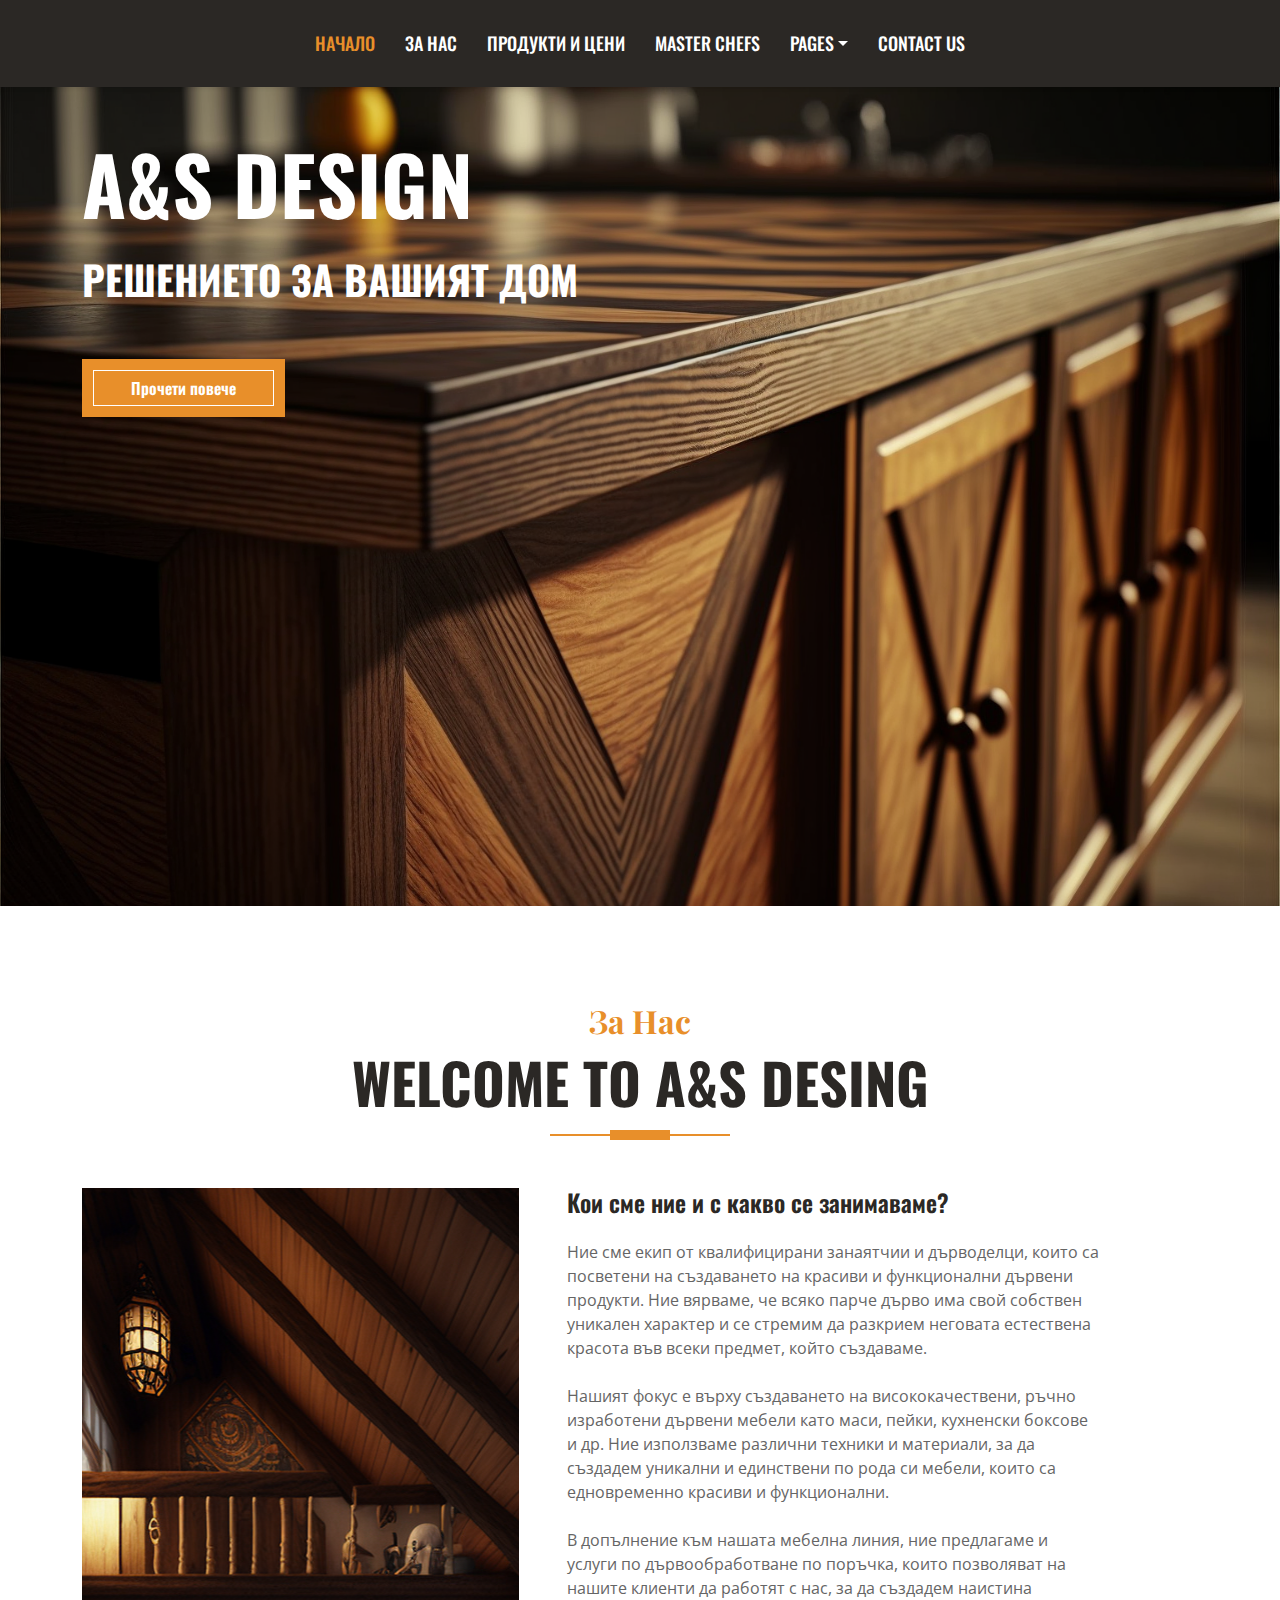
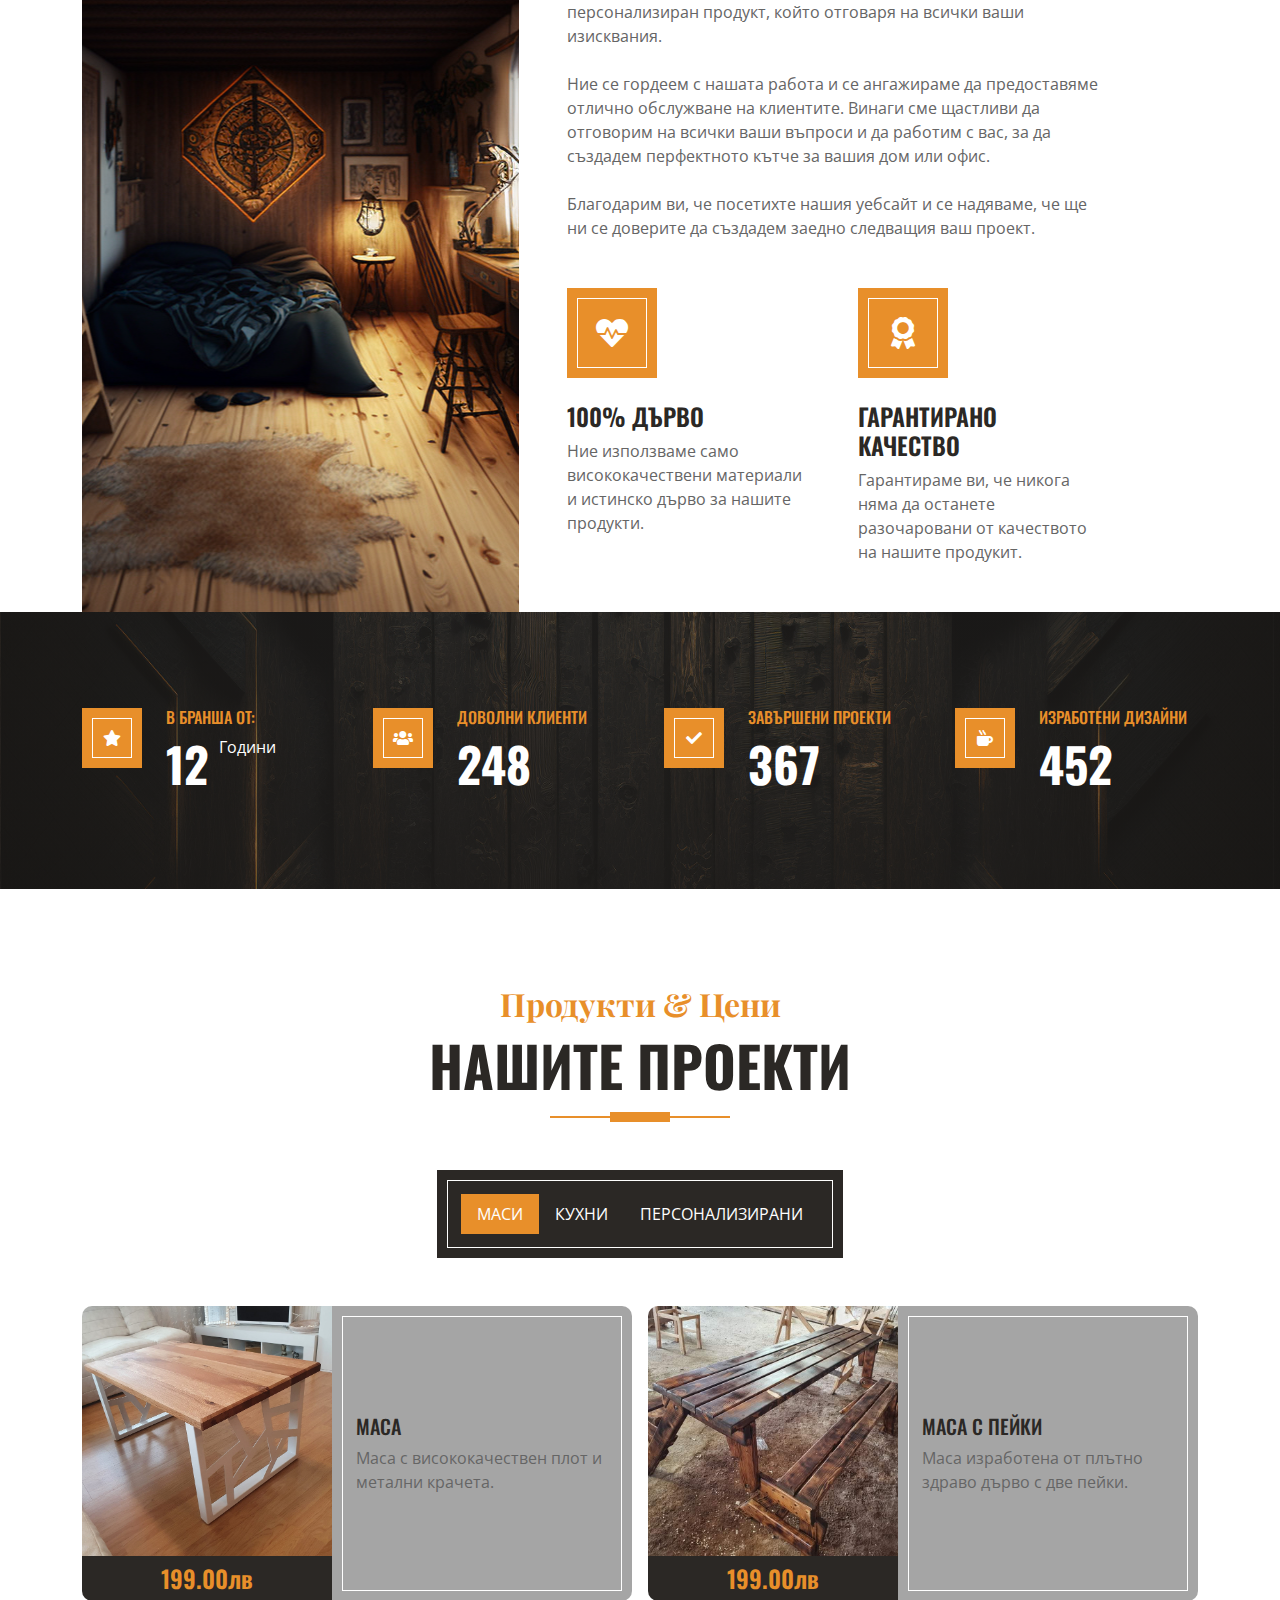
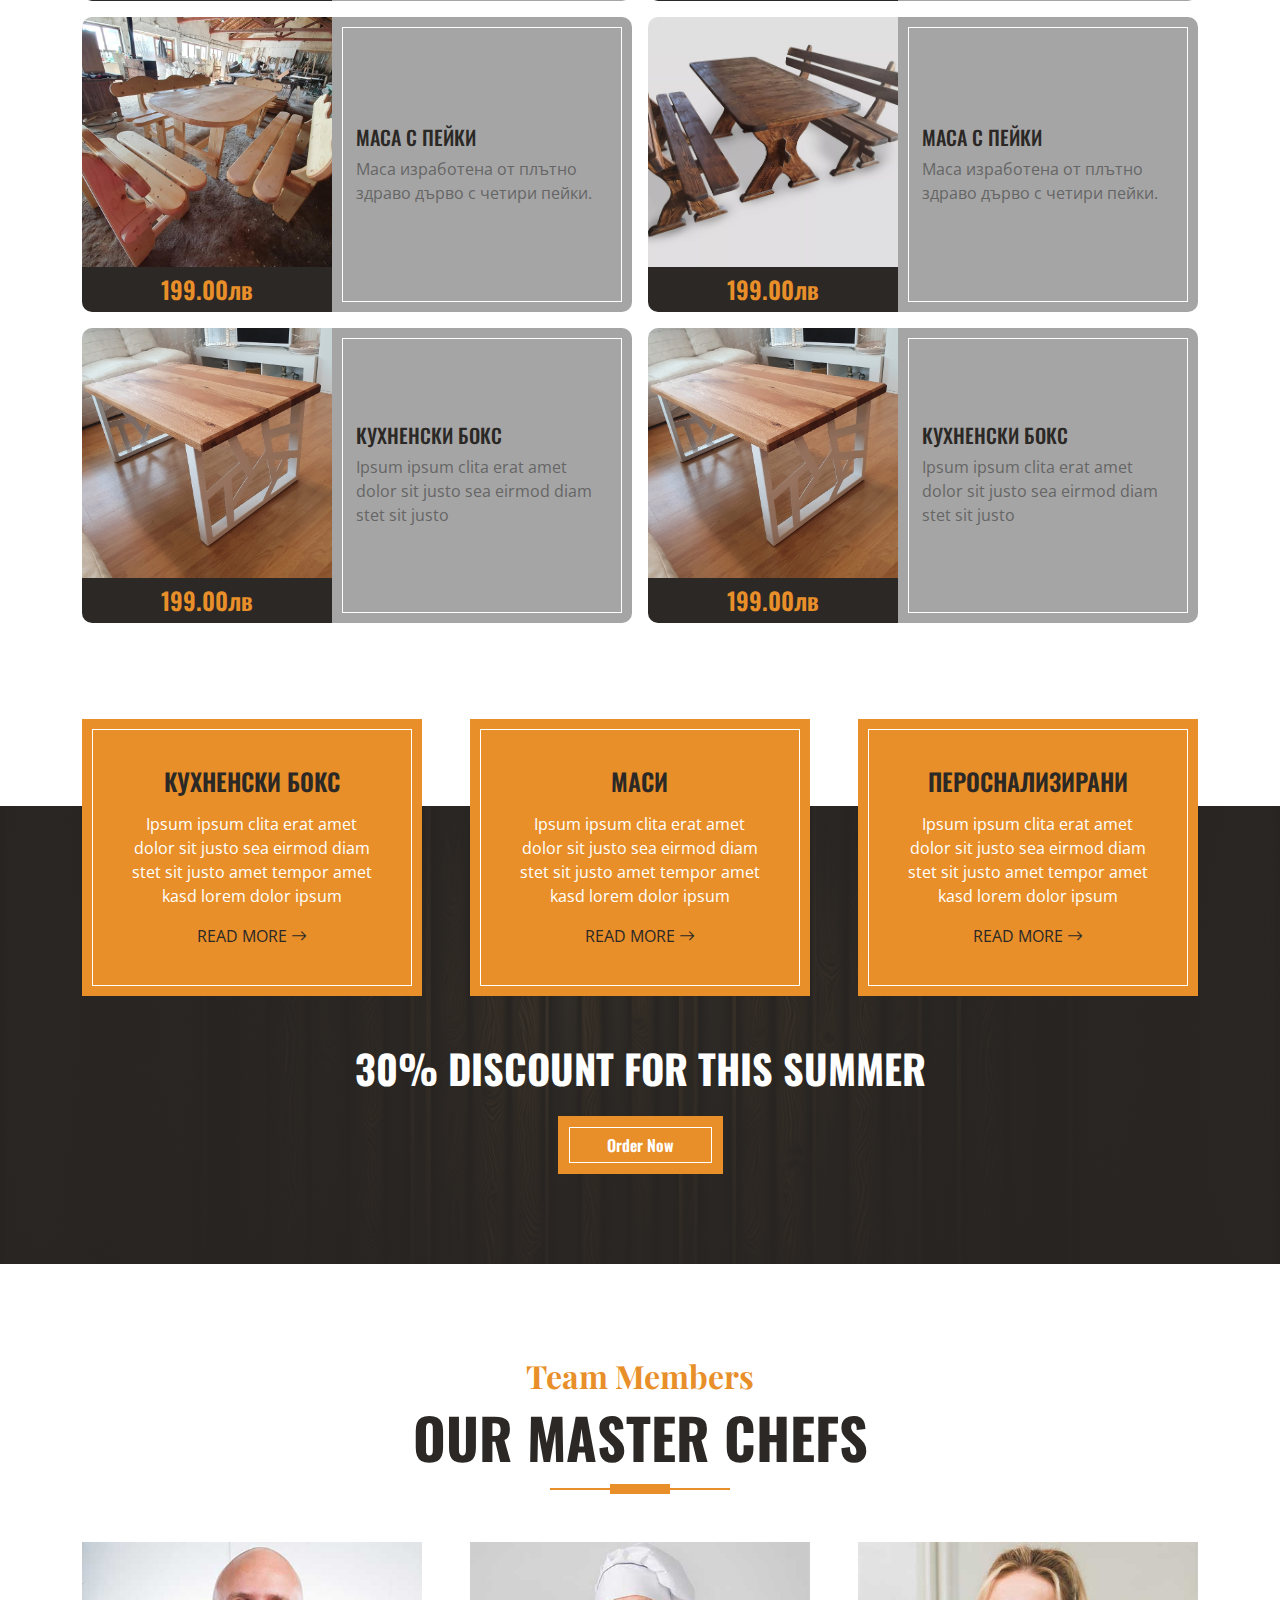
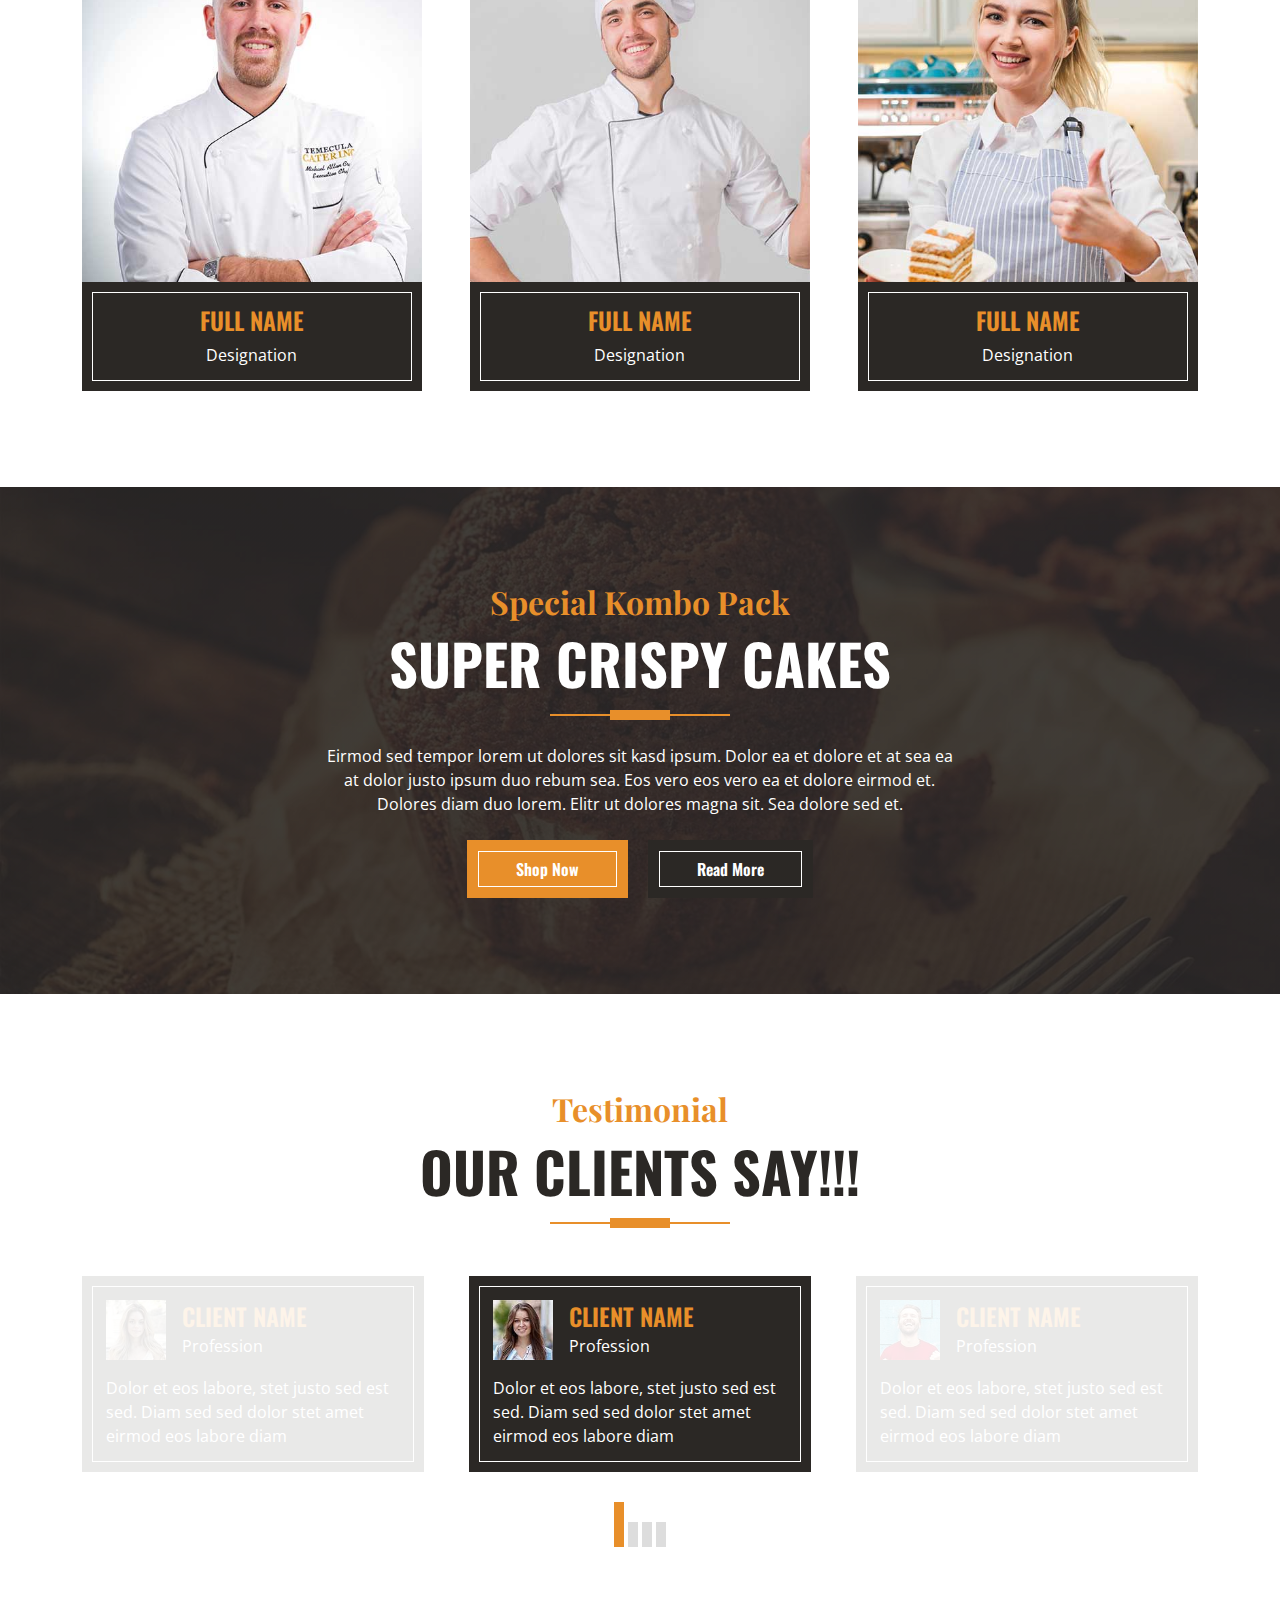
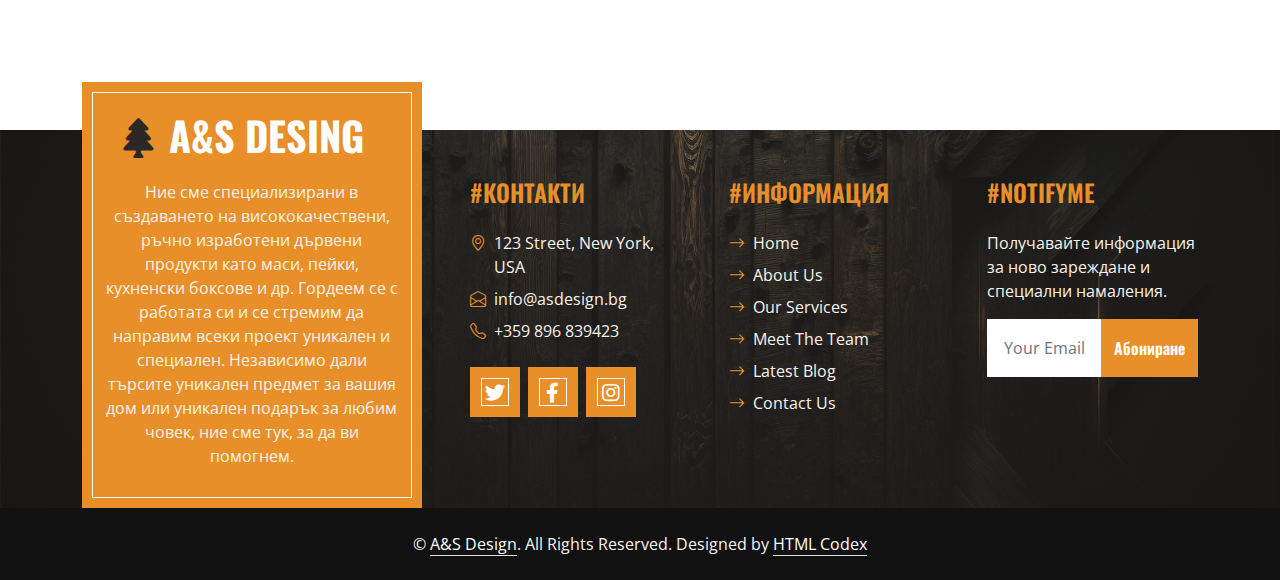
==== commit 0cddf7cb: "small changes" ====
--- a/index.html
+++ b/index.html
@@ -268,7 +268,7 @@
                 </ul>
                 <div class="tab-content">
                     <div id="tab-1" class="tab-pane fade show p-0 active">
-                        <div class="row g-3">
+                        <div class="row g-3" style="overflow: auto;">
                             <div class="col-lg-6">
                                 <div class="d-flex h-100">
                                     <div class="flex-shrink-0">
@@ -324,7 +324,7 @@
                                         <h4 class="bg-dark text-primary p-2 m-0 img-border-price">199.00лв</h4>
                                     </div>
                                     <div class="d-flex flex-column justify-content-center text-start bg-secondary border-inner px-4 img-border-text">
-                                        <h5 class="text-uppercase">Birthday Cake</h5>
+                                        <h5 class="text-uppercase">Кухненски Бокс</h5>
                                         <span>Ipsum ipsum clita erat amet dolor sit justo sea eirmod diam stet sit justo</span>
                                     </div>
                                 </div>
@@ -336,7 +336,7 @@
                                         <h4 class="bg-dark text-primary p-2 m-0 img-border-price">199.00лв</h4>
                                     </div>
                                     <div class="d-flex flex-column justify-content-center text-start bg-secondary border-inner px-4 img-border-text">
-                                        <h5 class="text-uppercase">Birthday Cake</h5>
+                                        <h5 class="text-uppercase">Кухненски Бокс</h5>
                                         <span>Ipsum ipsum clita erat amet dolor sit justo sea eirmod diam stet sit justo</span>
                                     </div>
                                 </div>
@@ -352,7 +352,7 @@
                                         <h4 class="bg-dark text-primary p-2 m-0 img-border-price">199.00лв</h4>
                                     </div>
                                     <div class="d-flex flex-column justify-content-center text-start bg-secondary border-inner px-4 img-border-text">
-                                        <h5 class="text-uppercase">Wedding Cake</h5>
+                                        <h5 class="text-uppercase">Маси</h5>
                                         <span>Ipsum ipsum clita erat amet dolor sit justo sea eirmod diam stet sit justo</span>
                                     </div>
                                 </div>
@@ -364,7 +364,7 @@
                                         <h4 class="bg-dark text-primary p-2 m-0 img-border-price">199.00лв</h4>
                                     </div>
                                     <div class="d-flex flex-column justify-content-center text-start bg-secondary border-inner px-4 img-border-text">
-                                        <h5 class="text-uppercase">Wedding Cake</h5>
+                                        <h5 class="text-uppercase">Маси</h5>
                                         <span>Ipsum ipsum clita erat amet dolor sit justo sea eirmod diam stet sit justo</span>
                                     </div>
                                 </div>
@@ -376,7 +376,7 @@
                                         <h4 class="bg-dark text-primary p-2 m-0 img-border-price">199.00лв</h4>
                                     </div>
                                     <div class="d-flex flex-column justify-content-center text-start bg-secondary border-inner px-4 img-border-text">
-                                        <h5 class="text-uppercase">Wedding Cake</h5>
+                                        <h5 class="text-uppercase">Маси</h5>
                                         <span>Ipsum ipsum clita erat amet dolor sit justo sea eirmod diam stet sit justo</span>
                                     </div>
                                 </div>
@@ -388,7 +388,7 @@
                                         <h4 class="bg-dark text-primary p-2 m-0 img-border-price">199.00лв</h4>
                                     </div>
                                     <div class="d-flex flex-column justify-content-center text-start bg-secondary border-inner px-4 img-border-text">
-                                        <h5 class="text-uppercase">Wedding Cake</h5>
+                                        <h5 class="text-uppercase">Маси</h5>
                                         <span>Ipsum ipsum clita erat amet dolor sit justo sea eirmod diam stet sit justo</span>
                                     </div>
                                 </div>
@@ -400,7 +400,7 @@
                                         <h4 class="bg-dark text-primary p-2 m-0 img-border-price">199.00лв</h4>
                                     </div>
                                     <div class="d-flex flex-column justify-content-center text-start bg-secondary border-inner px-4 img-border-text">
-                                        <h5 class="text-uppercase">Wedding Cake</h5>
+                                        <h5 class="text-uppercase">Маси</h5>
                                         <span>Ipsum ipsum clita erat amet dolor sit justo sea eirmod diam stet sit justo</span>
                                     </div>
                                 </div>
@@ -412,7 +412,7 @@
                                         <h4 class="bg-dark text-primary p-2 m-0 img-border-price">199.00лв</h4>
                                     </div>
                                     <div class="d-flex flex-column justify-content-center text-start bg-secondary border-inner px-4 img-border-text">
-                                        <h5 class="text-uppercase">Wedding Cake</h5>
+                                        <h5 class="text-uppercase">Маси</h5>
                                         <span>Ipsum ipsum clita erat amet dolor sit justo sea eirmod diam stet sit justo</span>
                                     </div>
                                 </div>
@@ -428,7 +428,7 @@
                                         <h4 class="bg-dark text-primary p-2 m-0 img-border-price">199.00лв</h4>
                                     </div>
                                     <div class="d-flex flex-column justify-content-center text-start bg-secondary border-inner px-4 img-border-text">
-                                        <h5 class="text-uppercase">Custom Cake</h5>
+                                        <h5 class="text-uppercase">Пероснализирани</h5>
                                         <span>Ipsum ipsum clita erat amet dolor sit justo sea eirmod diam stet sit justo</span>
                                     </div>
                                 </div>
@@ -440,7 +440,7 @@
                                         <h4 class="bg-dark text-primary p-2 m-0 img-border-price">199.00лв</h4>
                                     </div>
                                     <div class="d-flex flex-column justify-content-center text-start bg-secondary border-inner px-4 img-border-text">
-                                        <h5 class="text-uppercase">Custom Cake</h5>
+                                        <h5 class="text-uppercase">Пероснализирани</h5>
                                         <span>Ipsum ipsum clita erat amet dolor sit justo sea eirmod diam stet sit justo</span>
                                     </div>
                                 </div>
@@ -452,7 +452,7 @@
                                         <h4 class="bg-dark text-primary p-2 m-0 img-border-price">199.00лв</h4>
                                     </div>
                                     <div class="d-flex flex-column justify-content-center text-start bg-secondary border-inner px-4 img-border-text">
-                                        <h5 class="text-uppercase">Custom Cake</h5>
+                                        <h5 class="text-uppercase">Пероснализирани</h5>
                                         <span>Ipsum ipsum clita erat amet dolor sit justo sea eirmod diam stet sit justo</span>
                                     </div>
                                 </div>
@@ -464,7 +464,7 @@
                                         <h4 class="bg-dark text-primary p-2 m-0 img-border-price">199.00лв</h4>
                                     </div>
                                     <div class="d-flex flex-column justify-content-center text-start bg-secondary border-inner px-4 img-border-text">
-                                        <h5 class="text-uppercase">Custom Cake</h5>
+                                        <h5 class="text-uppercase">Пероснализирани</h5>
                                         <span>Ipsum ipsum clita erat amet dolor sit justo sea eirmod diam stet sit justo</span>
                                     </div>
                                 </div>
@@ -476,7 +476,7 @@
                                         <h4 class="bg-dark text-primary p-2 m-0 img-border-price">199.00лв</h4>
                                     </div>
                                     <div class="d-flex flex-column justify-content-center text-start bg-secondary border-inner px-4 img-border-text">
-                                        <h5 class="text-uppercase">Custom Cake</h5>
+                                        <h5 class="text-uppercase">Пероснализирани</h5>
                                         <span>Ipsum ipsum clita erat amet dolor sit justo sea eirmod diam stet sit justo</span>
                                     </div>
                                 </div>
@@ -488,7 +488,7 @@
                                         <h4 class="bg-dark text-primary p-2 m-0 img-border-price">199.00лв</h4>
                                     </div>
                                     <div class="d-flex flex-column justify-content-center text-start bg-secondary border-inner px-4 img-border-text">
-                                        <h5 class="text-uppercase">Custom Cake</h5>
+                                        <h5 class="text-uppercase">Пероснализирани</h5>
                                         <span>Ipsum ipsum clita erat amet dolor sit justo sea eirmod diam stet sit justo</span>
                                     </div>
                                 </div>
@@ -508,21 +508,21 @@
             <div class="row g-5">
                 <div class="col-lg-4 col-md-6">
                     <div class="bg-primary border-inner text-center text-white p-5">
-                        <h4 class="text-uppercase mb-3">Birthday Cake</h4>
+                        <h4 class="text-uppercase mb-3">Кухненски Бокс</h4>
                         <p>Ipsum ipsum clita erat amet dolor sit justo sea eirmod diam stet sit justo amet tempor amet kasd lorem dolor ipsum</p>
                         <a class="text-uppercase text-dark" href="">Read More <i class="bi bi-arrow-right"></i></a>
                     </div>
                 </div>
                 <div class="col-lg-4 col-md-6">
                     <div class="bg-primary border-inner text-center text-white p-5">
-                        <h4 class="text-uppercase mb-3">Wedding Cake</h4>
+                        <h4 class="text-uppercase mb-3">Маси</h4>
                         <p>Ipsum ipsum clita erat amet dolor sit justo sea eirmod diam stet sit justo amet tempor amet kasd lorem dolor ipsum</p>
                         <a class="text-uppercase text-dark" href="">Read More <i class="bi bi-arrow-right"></i></a>
                     </div>
                 </div>
                 <div class="col-lg-4 col-md-6">
                     <div class="bg-primary border-inner text-center text-white p-5">
-                        <h4 class="text-uppercase mb-3">Custom Cake</h4>
+                        <h4 class="text-uppercase mb-3">Пероснализирани</h4>
                         <p>Ipsum ipsum clita erat amet dolor sit justo sea eirmod diam stet sit justo amet tempor amet kasd lorem dolor ipsum</p>
                         <a class="text-uppercase text-dark" href="">Read More <i class="bi bi-arrow-right"></i></a>
                     </div>
--- a/css/style.css
+++ b/css/style.css
@@ -247,7 +247,7 @@
     height: calc(100% - 45px);
     top: 135px;
     left: 0;
-    background: linear-gradient(rgba(43, 40, 37, .9), rgba(43, 40, 37, .9)), url(../img/service.jpg) center center no-repeat;
+    background: linear-gradient(rgba(43, 40, 37, .9), rgba(43, 40, 37, .9)), url(../img/service.png) center center no-repeat;
     background-size: cover;
     z-index: -1;
 }
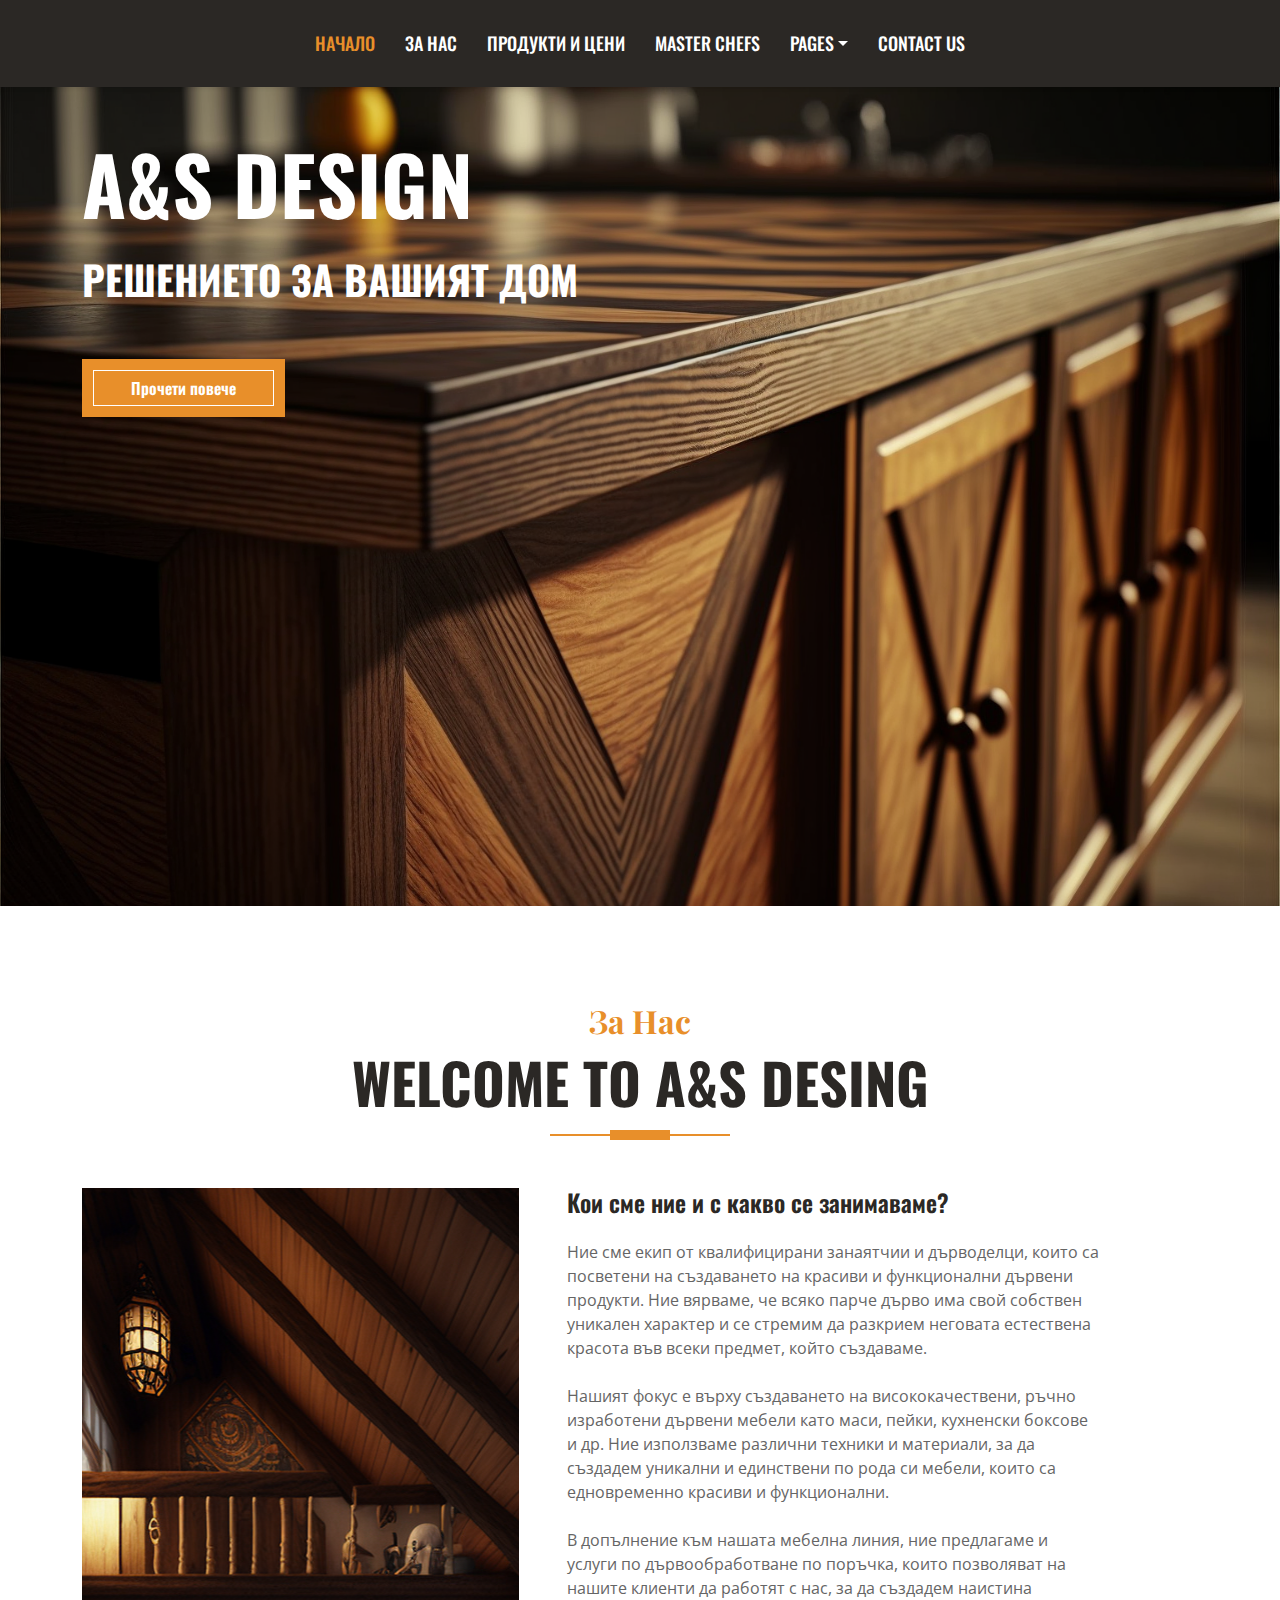
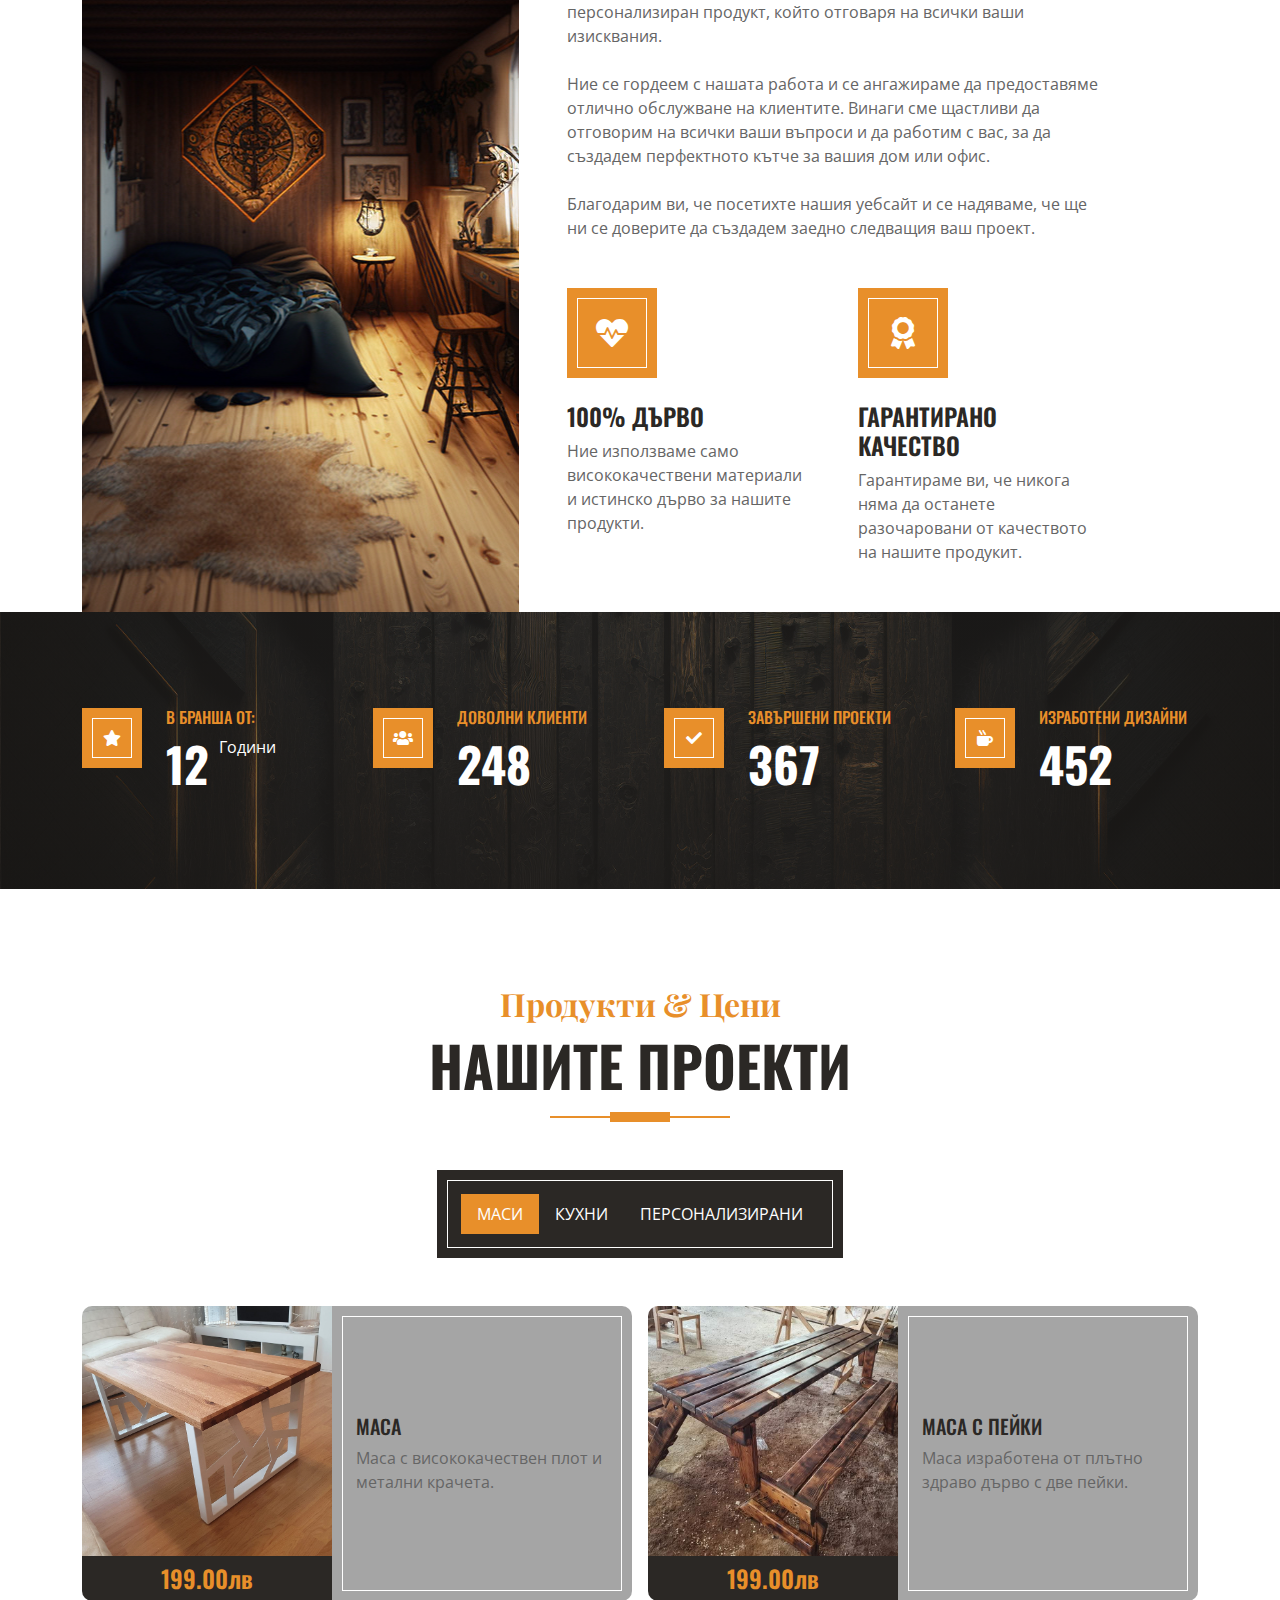
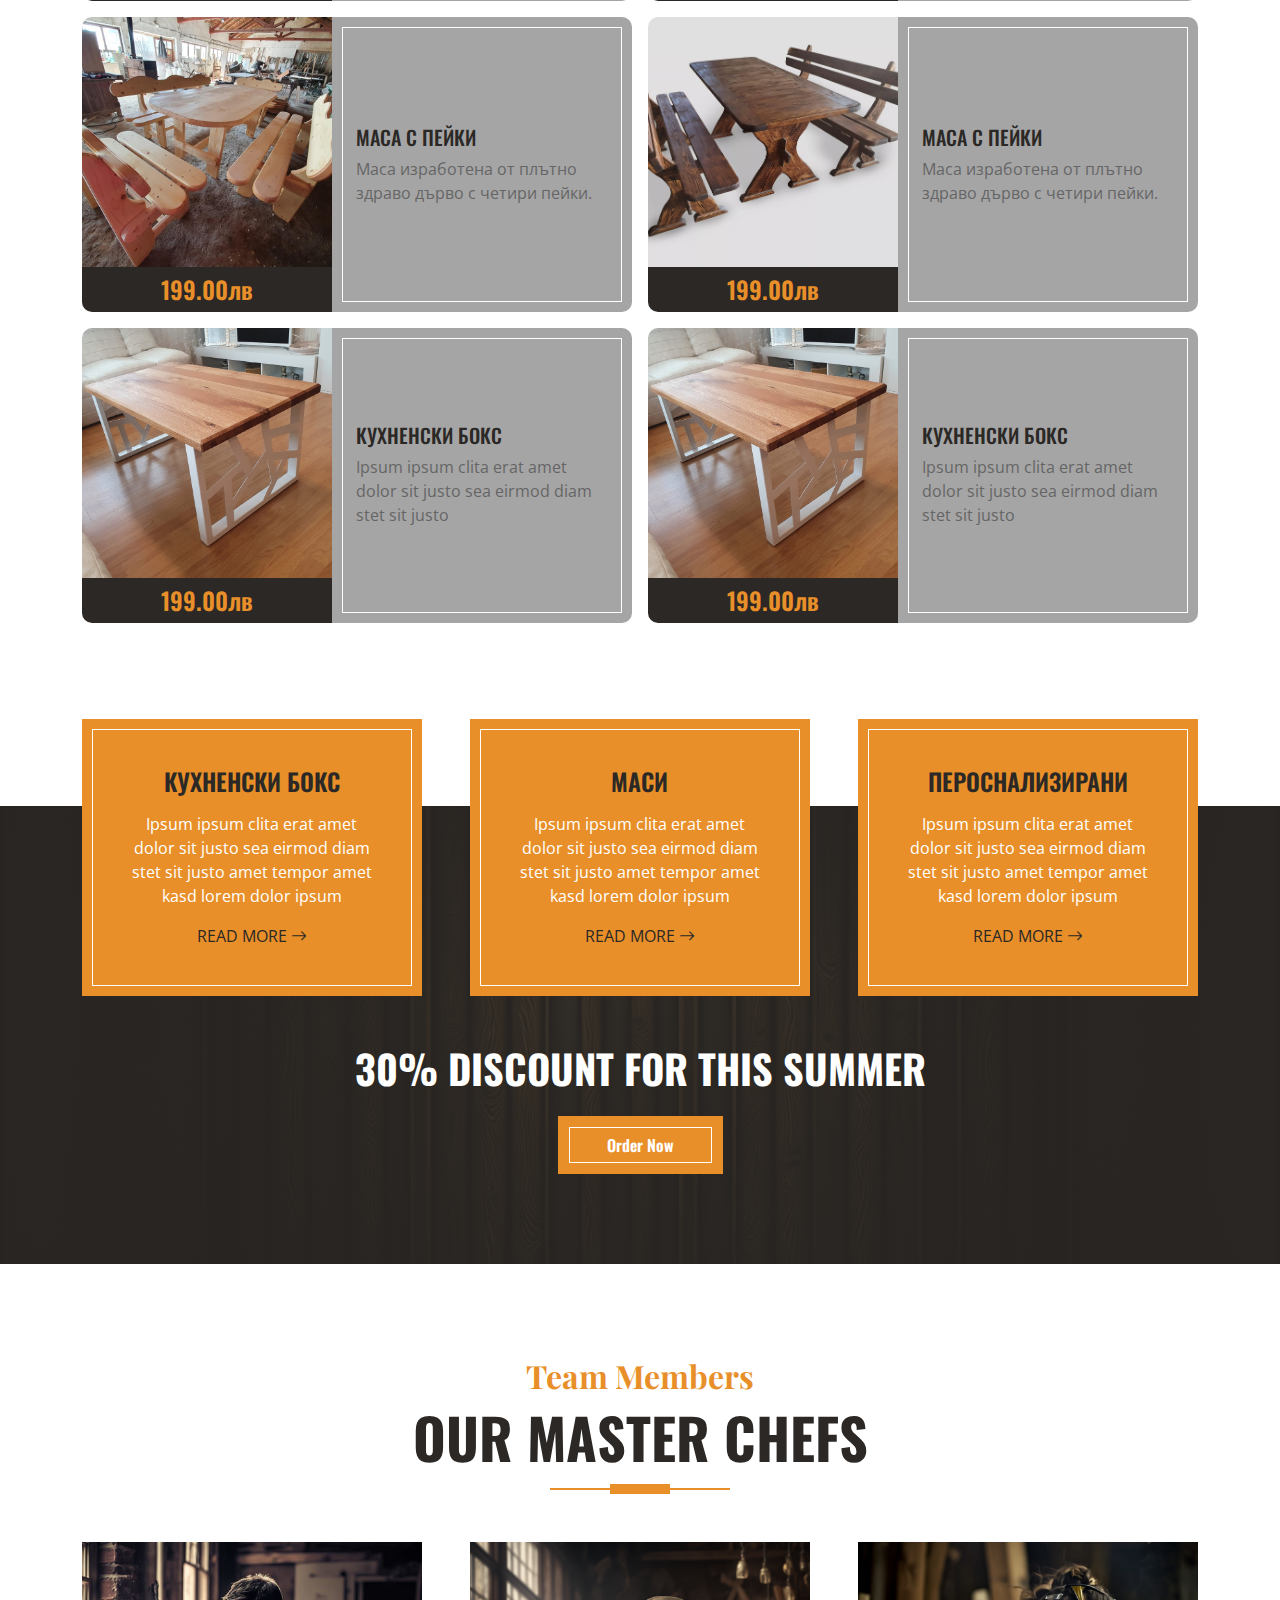
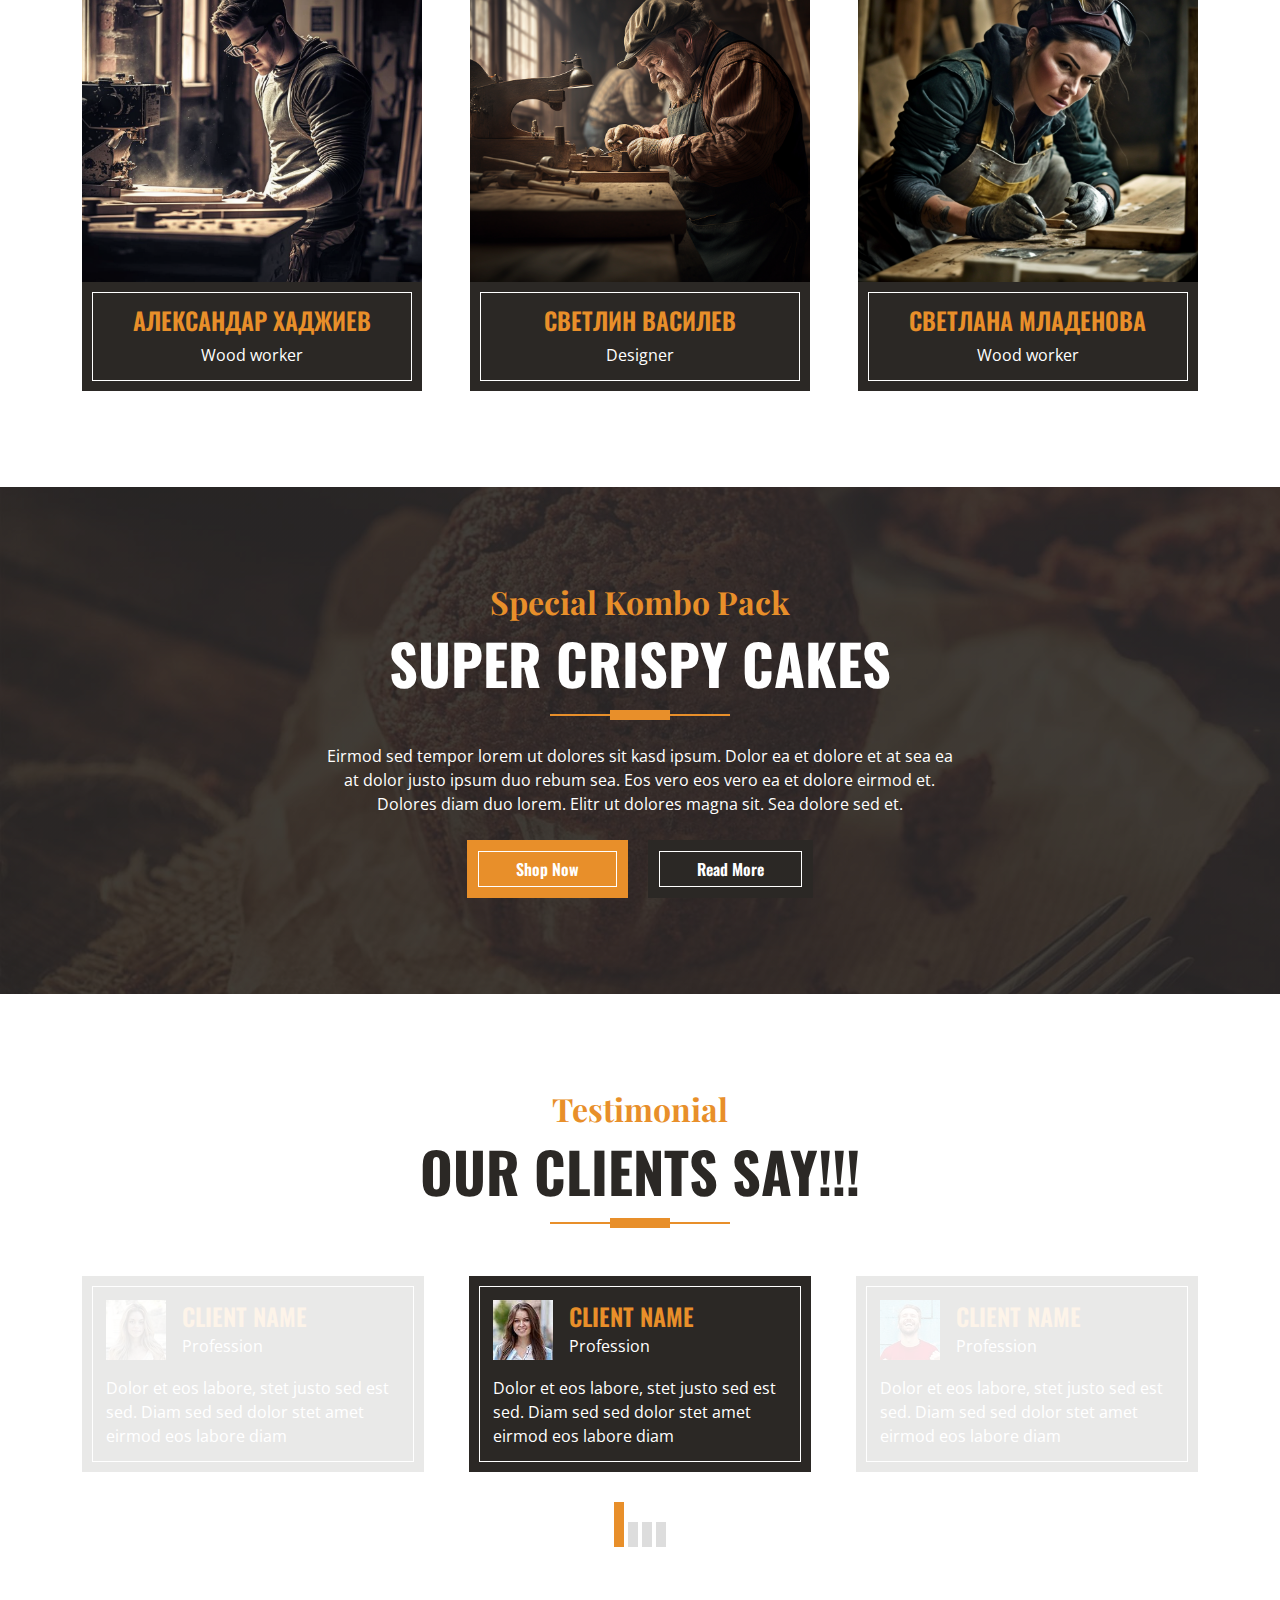
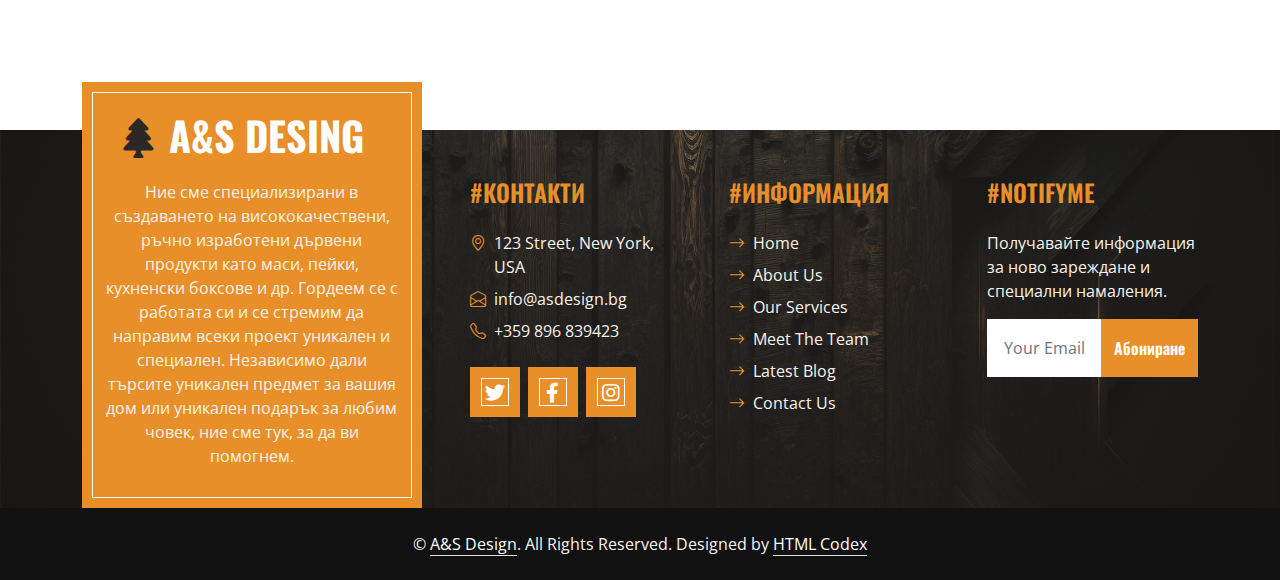
==== commit fa4c54b6: "Team" ====
--- a/index.html
+++ b/index.html
@@ -548,7 +548,7 @@
                 <div class="col-lg-4 col-md-6">
                     <div class="team-item">
                         <div class="position-relative overflow-hidden">
-                            <img class="img-fluid w-100" src="img/team-1.jpg" alt="">
+                            <img class="img-fluid w-100" src="img/worker-1.png" alt="">
                             <div class="team-overlay w-100 h-100 position-absolute top-50 start-50 translate-middle d-flex align-items-center justify-content-center">
                                 <div class="d-flex align-items-center justify-content-start">
                                     <a class="btn btn-lg btn-primary btn-lg-square border-inner rounded-0 mx-1" href="#"><i class="fab fa-twitter fw-normal"></i></a>
@@ -558,15 +558,15 @@
                             </div>
                         </div>
                         <div class="bg-dark border-inner text-center p-4">
-                            <h4 class="text-uppercase text-primary">Full Name</h4>
-                            <p class="text-white m-0">Designation</p>
+                            <h4 class="text-uppercase text-primary">Александар Хаджиев</h4>
+                            <p class="text-white m-0">Wood worker</p>
                         </div>
                     </div>
                 </div>
                 <div class="col-lg-4 col-md-6">
                     <div class="team-item">
                         <div class="position-relative overflow-hidden">
-                            <img class="img-fluid w-100" src="img/team-2.jpg" alt="">
+                            <img class="img-fluid w-100" src="img/worker-2.png" alt="">
                             <div class="team-overlay w-100 h-100 position-absolute top-50 start-50 translate-middle d-flex align-items-center justify-content-center">
                                 <div class="d-flex align-items-center justify-content-start">
                                     <a class="btn btn-lg btn-primary btn-lg-square border-inner rounded-0 mx-1" href="#"><i class="fab fa-twitter fw-normal"></i></a>
@@ -576,15 +576,15 @@
                             </div>
                         </div>
                         <div class="bg-dark border-inner text-center p-4">
-                            <h4 class="text-uppercase text-primary">Full Name</h4>
-                            <p class="text-white m-0">Designation</p>
+                            <h4 class="text-uppercase text-primary">Светлин Василев</h4>
+                            <p class="text-white m-0">Designer</p>
                         </div>
                     </div>
                 </div>
                 <div class="col-lg-4 col-md-6">
                     <div class="team-item">
                         <div class="position-relative overflow-hidden">
-                            <img class="img-fluid w-100" src="img/team-3.jpg" alt="">
+                            <img class="img-fluid w-100" src="img/worker-3.png" alt="">
                             <div class="team-overlay w-100 h-100 position-absolute top-50 start-50 translate-middle d-flex align-items-center justify-content-center">
                                 <div class="d-flex align-items-center justify-content-start">
                                     <a class="btn btn-lg btn-primary btn-lg-square border-inner rounded-0 mx-1" href="#"><i class="fab fa-twitter fw-normal"></i></a>
@@ -594,8 +594,8 @@
                             </div>
                         </div>
                         <div class="bg-dark border-inner text-center p-4">
-                            <h4 class="text-uppercase text-primary">Full Name</h4>
-                            <p class="text-white m-0">Designation</p>
+                            <h4 class="text-uppercase text-primary">Светлана Младенова</h4>
+                            <p class="text-white m-0">Wood worker</p>
                         </div>
                     </div>
                 </div>
